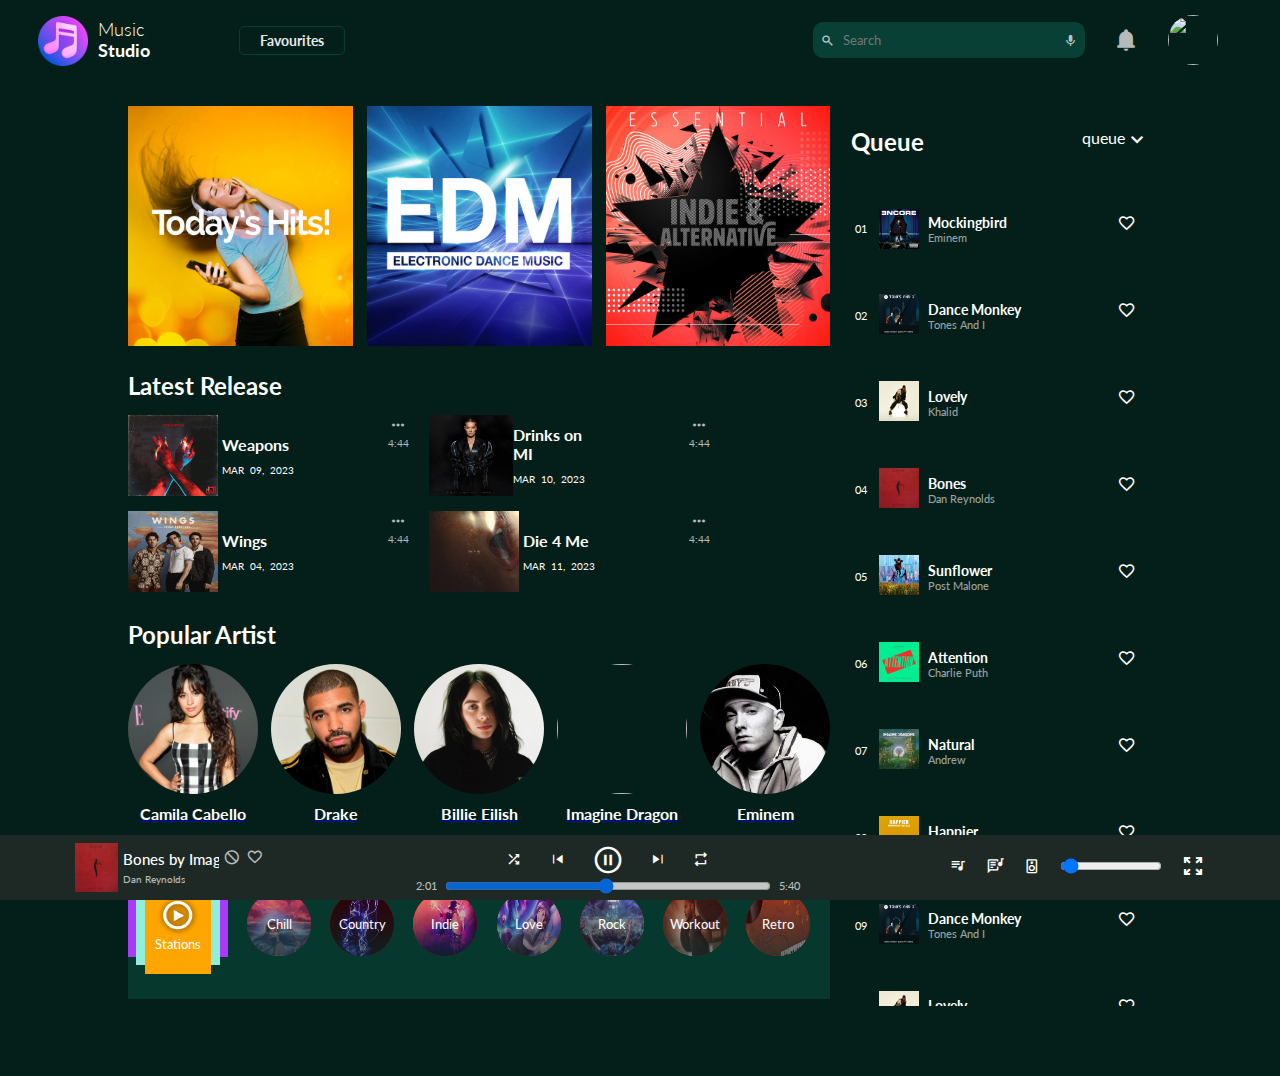
==== index.html @ 0b49be89 "ui correction" ====
<!DOCTYPE html>
<html lang="en">

<head>
  <meta charset="UTF-8" />
  <meta name="viewport" content="width=device-width, initial-scale=1.0" />
  <meta http-equiv="X-UA-Compatible" content="ie=edge" />

  <!-- Font Style -->
  <link rel="preconnect" href="https://fonts.googleapis.com">
  <link rel="preconnect" href="https://fonts.gstatic.com" crossorigin>
  <link href="https://fonts.googleapis.com/css2?family=Lato:wght@100;300;400;700&display=swap" rel="stylesheet">

  <!-- Material icons-->
  <link rel="stylesheet"
    href="https://fonts.googleapis.com/css2?family=Material+Symbols+Outlined:opsz,wght,FILL,GRAD@20..48,100..700,0..1,-50..200" />

  <!-- homepage css -->
  <link rel="stylesheet" href="homePage.css" />
  <!-- animation css -->
  <link rel="stylesheet" href="animation.css" />


  <title>Music Studio</title>
</head>

<body>

  <header>

    <!-- left side of header -->
    <div class="left-contain">

      <!-- logo and name -->
      <div class="app-identity">
        <div><img src="media/app.png"></div>
        <div class="app-name">
          <div style="font-weight: 300;"> Music </div>
          <div style="font-weight: 700;"> Studio </div>
        </div>
      </div>

      <!-- Favourite tab -->
      <div id="favourites">Favourites</div>

    </div>

    <!-- Right side of header -->
    <div class="right-contain">

      <!-- search bar -->
      <div class="search-box">
        <div><span id="search-icon" class="material-symbols-outlined">search</span></div>

        <div id="input">
          <input type="text" placeholder="Search">
        </div>

        <div><span id="mic" class="material-symbols-outlined">mic</span></div>
      </div>

      <!-- bell icon -->
      <span id="notification" class="material-symbols-outlined">notifications</span>

      <!-- profile pic -->
      <div class="image"><img
          src="https://1fid.com/wp-content/uploads/2022/07/boy-anime-wallpaper-image-for-profile-pic-81.jpg">
      </div>

    </div>

  </header>

  <div class="container">

    <!-- Main content area -->
    <main>
      <section class="carousel-container">

        <div class="carousel"> <img src="media/homePage/today.jpg" alt="image not found">
        </div>
        <div class="carousel"> <img src="media/homePage/edm.jpg" alt="image not found">
        </div>
        <div class="carousel"> <img src="media/homePage/essential.jpg" alt="image not found">
        </div>

      </section>

      <h2>Latest Release</h2>
      <!-- latest release container ------------------------->
      <section class="latest-release-container">

        <!-- card 1  -->
        <div class="latest-release-content">

          <img src="media/homePage/weapons.jpg" alt="image not found">

          <div class="song-text">
            <h4>Weapons</h4>
            <p>MAR 09, 2023</p>
          </div>

          <!-- three dot and duration -->
          <div class="icon-time">

            <div class="dropdown">
              <div><span class="material-symbols-outlined">more_horiz</span></div>

              <div class="dropdown-content">
                <ul>
                  <div><span class="material-symbols-outlined">play_circle</span>Play Now</div>
                  <div><span class="material-symbols-outlined">queue_music</span>Add to Queue</div>
                  <div><span class="material-symbols-outlined">favorite</span>Add to List</div>
                  <div><span class="material-symbols-outlined">info</span>Get Info</div>
                </ul>
              </div>

            </div>

            <div id="duration">4:44</div>
          </div>

        </div>

        <!-- card 2  -->
        <div class="latest-release-content">

          <img src="media/homePage/drinks.jpg" alt="image not found">

          <div class="song-text">
            <h4>Drinks on MI</h4>
            <p>MAR 10, 2023</p>
          </div>

          <!-- three dot and duration -->
          <div class="icon-time">

            <div class="dropdown">
              <div><span class="material-symbols-outlined">more_horiz</span></div>

              <div class="dropdown-content">
                <ul>
                  <div><span class="material-symbols-outlined">play_circle</span>Play Now</div>
                  <div><span class="material-symbols-outlined">queue_music</span>Add to Queue</div>
                  <div><span class="material-symbols-outlined">favorite</span>Add to List</div>
                  <div><span class="material-symbols-outlined">info</span>Get Info</div>
                </ul>
              </div>

            </div>

            <div id="duration">4:44</div>
          </div>
        </div>

        <!-- card 3  -->
        <div class="latest-release-content">

          <img src="media/homePage/wings.jpg" alt="image not found">

          <div class="song-text">
            <h4>Wings</h4>
            <p>MAR 04, 2023</p>
          </div>

          <!-- three dot and duration -->
          <div class="icon-time">

            <div class="dropdown">
              <div><span class="material-symbols-outlined">more_horiz</span></div>

              <div class="dropdown-content">
                <ul>
                  <div><span class="material-symbols-outlined">play_circle</span>Play Now</div>
                  <div><span class="material-symbols-outlined">queue_music</span>Add to Queue</div>
                  <div><span class="material-symbols-outlined">favorite</span>Add to List</div>
                  <div><span class="material-symbols-outlined">info</span>Get Info</div>
                </ul>
              </div>

            </div>

            <div id="duration">4:44</div>
          </div>
        </div>

        <!-- card 4  -->
        <div class="latest-release-content">

          <img src="media/homePage/die.jpg" alt="image not found">

          <div class="song-text">
            <h4>Die 4 Me</h4>
            <p>MAR 11, 2023</p>
          </div>

          <!-- three dot and duration -->
          <div class="icon-time">

            <div class="dropdown">
              <div><span class="material-symbols-outlined">more_horiz</span></div>

              <div class="dropdown-content">
                <ul>
                  <div><span class="material-symbols-outlined">play_circle</span>Play Now</div>
                  <div><span class="material-symbols-outlined">queue_music</span>Add to Queue</div>
                  <div><span class="material-symbols-outlined">favorite</span>Add to List</div>
                  <div><span class="material-symbols-outlined">info</span>Get Info</div>
                </ul>
              </div>

            </div>

            <div id="duration">4:44</div>
          </div>
        </div>


      </section>

      <!-- popular artist section --------------------------->
      <h2>Popular Artist</h2>
      <section class="popular-artist">

        <!-- artist 1 -->
        <a href="playlist.html">
          <div class="artist-img">
            <img src="media/homePage/artist/Camila Cabello.jpg" alt="">
            <h4>Camila Cabello</h4>
          </div>
        </a>


        <!-- artist 2 -->
        <a href="playlist.html">
          <div class="artist-img">
            <img src="media/homePage/artist/drake.jpg" alt="">
            <h4>Drake</h4>
          </div>
        </a>

        <!-- artist 3 -->
        <a href="playlist.html">
          <div class="artist-img">
            <img src="media/homePage/artist/billie eilish.jpg" alt="">
            <h4>Billie Eilish</h4>
          </div>
        </a>

        <!-- artist 4 -->
        <a href="playlist.html">
          <div class="artist-img">
            <img src="http://surl.li/fgojj" alt="">
            <h4>Imagine Dragon</h4>
          </div>
        </a>

        <!-- artist 5 -->
        <a href="playlist.html">
          <div class="artist-img">
            <img src="media/homePage/artist/eminem.jpg" alt="">
            <h4>Eminem</h4>
          </div>
        </a>


      </section>

      <!-- music station ----------------------------------------->
      <section class="station-container">
        <!-- station style divs -->
        <div class="stations">
          <div id="div1">
            <div id="div2">
              <div id="div3">
                <img src="media/website_logo.png">
                <p>Stations</p>
              </div>
            </div>
          </div>

        </div>


        <!-- music station  chill -->
        <div class="station-content">
          <img src="media/station/chill.jpg">
          <p>Chill</p>
        </div>

        <!-- music station  country -->
        <div class="station-content">
          <img src="media/station/country.jpg">
          <p>Country</p>
        </div>

        <!-- music station  indie -->
        <div class="station-content">
          <img src="media/station/indie.jpg">
          <p>Indie</p>
        </div>

        <!-- music station chill -->
        <div class="station-content">
          <img src="media/station/love.jpg">
          <p>Love</p>
        </div>

        <!-- music station rock -->
        <div class="station-content">
          <img src="media/station/rock.jpg">
          <p>Rock</p>
        </div>

        <!-- music station  workout -->
        <div class="station-content">
          <img src="media/station/workout.jpg">
          <p>Workout</p>
        </div>

        <!-- music station  retro -->
        <div class="station-content">
          <img src="media/station/retro.jpg">
          <p>Retro</p>
        </div>
      </section>

      <!--music genre card ------------------------------------->
      <section class="music-genre-container">

        <div class="genre">
          <img src="media/genre/dance.jpg" alt="image not found">
          <p>Party</p>
        </div>

        <div class="genre">
          <img src="media/genre/game.jpg" alt="image not found">
          <p>Gaming</p>
        </div>

        <div class="genre">
          <img src="media/genre/mood.jpg" alt="image not found">
          <p>Mood</p>
        </div>

      </section>

      <!-- english and hindi song will have same styles -->
      <!-- template for Latest english song and hindi songs section ------------------------->

      <!-- ***section for english song ********************-->
      <h2>Latest English</h2>
      <!-- container -->
      <section class="latest-english-container">

        <!-- single song container -->
        <div class="english-song">
          <img src="media/latest english/I'll Wait.jpg" alt="image not found">
          <h5>I'll Wait</h5>
          <p>FEB 09, 2023</p>
        </div>

        <!-- single song container -->
        <div class="english-song">
          <img src="media/latest english/ily.jpg" alt="image not found">
          <h5>Lily</h5>
          <p>MAR 02, 2023</p>
        </div>

        <!-- single song container -->
        <div class="english-song">
          <img src="media/latest english/let me go.jpg" alt="image not found">
          <h5>Let me go</h5>
          <p>FEB 09, 2023</p>
        </div>

        <!-- single song container -->
        <div class="english-song">
          <img src="media/latest english/qurantine clean.jpg" alt="image not found">
          <h5>Qurantine clean</h5>
          <p>MAR 13, 2023</p>
        </div>

        <!-- single song container -->
        <div class="english-song">
          <img src="media/latest english/uptown funk.png" alt="image not found">
          <h5>Uptown</h5>
          <p>MAR 11, 2023</p>
        </div>

        <!-- single song container -->
        <div class="english-song">
          <img src="media/latest english/roar.jpg" alt="image not found">
          <h5>Roar</h5>
          <p>MAR 14, 2023</p>
        </div>

      </section>


      <!-- ***section for hindi song ********************-->
      <h2>Latest Hindi</h2>
      <!-- container -->
      <section class="latest-english-container">

        <!-- single song container -->
        <div class="english-song">
          <img src="media/Latest hindi/apna bane le.jpg" alt="image not found">
          <h5>Apna Bane Le</h5>
          <p>FEB 12, 2023</p>
        </div>

        <!-- single song container -->
        <div class="english-song">
          <img src="media/Latest hindi/naiyo lagda.jpg" alt="image not found">
          <h5>Naiyo Lagda</h5>
          <p>MAR 09, 2023</p>
        </div>

        <!-- single song container -->
        <div class="english-song">
          <img src="media/Latest hindi/jaadui.jpg" alt="image not found">
          <h5>Jaadui</h5>
          <p>FEB 28, 2023</p>
        </div>

        <!-- single song container -->
        <div class="english-song">
          <img src="media/Latest hindi/Nazar Lag Jayegi.jpg" alt="image not found">
          <h5>Nazar Lag Jayegi</h5>
          <p>MAR 03, 2023</p>
        </div>

        <!-- single song container -->
        <div class="english-song">
          <img src="media/Latest hindi/Deewaane.jpg" alt="image not found">
          <h5>Deewaane</h5>
          <p>FEB 09, 2023</p>
        </div>

        <!-- single song container -->
        <div class="english-song">
          <img src="media/Latest hindi/Shehzada.jpg" alt="image not found">
          <h5>Shehzada</h5>
          <p>FEB 25, 2023</p>
        </div>

      </section>


    </main>

    <!-- Sidebar -->
    <aside>

      <!-- this part is taken from text container -->
      <div class="sidebar-heading-container">
        <h2>Queue</h2>

        <div class="Queue-container">
          <p>queue</p>

          <div class="dropdown">
            <span class="material-symbols-outlined">expand_more</span>

            <div class="dropdown-content">
              <ul>
                <li>Favourite</li>
                <li>Add to queue</li>
              </ul>
            </div>

          </div>

        </div>

      </div>

      <!-- Song list -->
      <!-- 1st song -->
      <div class="single-song-container">

        <div class="num">01</div>
        <!-- <div class="song-cover"><img src="media/mocking.jpg" alt=""></div> -->
        <img src="media/mocking.jpg" alt="">

        <div class="song-name">
          <h4>Mockingbird</h4>
          <p>Eminem</p>
        </div>

        <div class="icon">
          <span class="material-symbols-outlined">favorite</span>
        </div>

      </div>

      <!-- 2nd song -->
      <div class="single-song-container">

        <div class="num">02</div>
        <div class="song-cover"><img src="media/dance.jpg" alt=""></div>

        <div class="song-name">
          <h4>Dance Monkey</h4>
          <p>Tones And I</p>
        </div>

        <div class="icon">
          <span class="material-symbols-outlined">favorite
          </span>
        </div>

      </div>

      <!-- 3rd song -->
      <div class="single-song-container">

        <div class="num">03</div>
        <div class="song-cover"><img src="media/lovely.jpg" alt=""></div>

        <div class="song-name">
          <h4>Lovely</h4>
          <p>Khalid</p>
        </div>

        <div class="icon">
          <span class="material-symbols-outlined">favorite
          </span>
        </div>

      </div>
      <!-- 4th song -->
      <div class="single-song-container">

        <div class="num">04</div>
        <div class="song-cover"><img src="media/bones.jpg" alt=""></div>

        <div class="song-name">
          <h4>Bones</h4>
          <p>Dan Reynolds</p>
        </div>

        <div class="icon">
          <span class="material-symbols-outlined">favorite
          </span>
        </div>

      </div>
      <!-- 5th song -->
      <div class="single-song-container">

        <div class="num">05</div>
        <div class="song-cover"><img src="media/sunflower.jpg" alt=""></div>

        <div class="song-name">
          <h4>Sunflower</h4>
          <p>Post Malone</p>
        </div>

        <div class="icon">
          <span class="material-symbols-outlined">favorite
          </span>
        </div>

      </div>
      <!-- 6th song -->
      <div class="single-song-container">

        <div class="num">06</div>
        <div class="song-cover"><img src="media/attention.jpg" alt=""></div>

        <div class="song-name">
          <h4>Attention</h4>
          <p>Charlie Puth</p>
        </div>

        <div class="icon">
          <span class="material-symbols-outlined">favorite
          </span>
        </div>

      </div>

      <!-- 7th song -->
      <div class="single-song-container">

        <div class="num">07</div>
        <div class="song-cover"><img src="media/bad.jpg" alt=""></div>

        <div class="song-name">
          <h4>Natural</h4>
          <p>Andrew</p>
        </div>

        <div class="icon">
          <span class="material-symbols-outlined">favorite
          </span>
        </div>

      </div>

      <!-- 8th song -->
      <div class="single-song-container">

        <div class="num">08</div>
        <div class="song-cover"><img src="media/happy.png" alt=""></div>

        <div class="song-name">
          <h4>Happier</h4>
          <p>Marshmellow</p>
        </div>

        <div class="icon">
          <span class="material-symbols-outlined">favorite
          </span>
        </div>

      </div>


      <!-- 9 song -->
      <div class="single-song-container">

        <div class="num">09</div>
        <div class="song-cover"><img src="media/dance.jpg" alt=""></div>

        <div class="song-name">
          <h4>Dance Monkey</h4>
          <p>Tones And I</p>
        </div>

        <div class="icon">
          <span class="material-symbols-outlined">favorite
          </span>
        </div>

      </div>

      <!-- 10 song -->
      <div class="single-song-container">

        <div class="num">10</div>
        <div class="song-cover"><img src="media/lovely.jpg" alt=""></div>

        <div class="song-name">
          <h4>Lovely</h4>
          <p>Khalid</p>
        </div>

        <div class="icon">
          <span class="material-symbols-outlined">favorite
          </span>
        </div>

      </div>
      <!-- 11th song -->
      <div class="single-song-container">

        <div class="num">11</div>
        <div class="song-cover"><img src="media/bones.jpg" alt=""></div>

        <div class="song-name">
          <h4>Bones</h4>
          <p>Dan Reynolds</p>
        </div>

        <div class="icon">
          <span class="material-symbols-outlined">favorite
          </span>
        </div>

      </div>
      <!-- 12th song -->
      <div class="single-song-container">

        <div class="num">12</div>
        <div class="song-cover"><img src="media/sunflower.jpg" alt=""></div>

        <div class="song-name">
          <h4>Sunflower</h4>
          <p>Post Malone</p>
        </div>

        <div class="icon">
          <span class="material-symbols-outlined">favorite
          </span>
        </div>

      </div>
      <!-- 13th song -->
      <div class="single-song-container">

        <div class="num">13</div>
        <div class="song-cover"><img src="media/attention.jpg" alt=""></div>

        <div class="song-name">
          <h4>Attention</h4>
          <p>Charlie Puth</p>
        </div>

        <div class="icon">
          <span class="material-symbols-outlined">favorite
          </span>
        </div>

      </div>

      <!-- 14th song -->
      <div class="single-song-container">

        <div class="num">14</div>
        <div class="song-cover"><img src="media/bad.jpg" alt=""></div>

        <div class="song-name">
          <h4>Natural</h4>
          <p>Andrew</p>
        </div>

        <div class="icon">
          <span class="material-symbols-outlined">favorite
          </span>
        </div>

      </div>

      <!-- 15th song -->
      <div class="single-song-container">

        <div class="num">15</div>
        <div class="song-cover"><img src="media/happy.png" alt=""></div>

        <div class="song-name">
          <h4>Happier</h4>
          <p>Marshmellow</p>
        </div>

        <div class="icon">
          <span class="material-symbols-outlined">favorite
          </span>
        </div>

      </div>

    </aside>

  </div>







  <footer>
    <div class="left-container">
      <!-- image -->
      <div class="foot-image">
        <img src="media/bones.jpg" alt="">
      </div>

      <!-- song name -->
      <div class="foot-songName">
        <h6>Bones by Imagine Dragon</h6>
        <p>Dan Reynolds</p>
      </div>

      <!-- favourite icon -->
      <div class="foot-favIcon">
        <span class="material-symbols-outlined">block</span>
        <span class="material-symbols-outlined">favorite</span>
      </div>

    </div>
    <div class="middle-container">
      <div class="music-control">
        <span class="material-symbols-outlined reduce-icon-size">shuffle</span>
        <span class="material-symbols-outlined nextPrev reduce-icon-size">skip_previous</span>
        <span class="material-symbols-outlined increase-icon-size">pause_circle</span>
        <span class="material-symbols-outlined nextPrev reduce-icon-size">skip_next</span>
        <span class="material-symbols-outlined reduce-icon-size">repeat</span>
      </div>
      <div class="duration-slider">
        <p>2:01</p>

        <div class="slidecontainer">
          <input type="range" min="1" max="100" value="50" class="slider" id="myRange">
        </div>

        <p>5:40</p>

      </div>
    </div>
    <div class="right-container">

      <div><span class="material-symbols-outlined reduce-icon-size">queue_music</span></div>
      <div><span class="material-symbols-outlined reduce-icon-size">lyrics</span></div>
      <div><span class="material-symbols-outlined reduce-icon-size">speaker</span></div>

      <div class="slidecontainer-volume">
        <input type="range" min="1" max="30" value="2" class="slider">
      </div>

      <div><span class="material-symbols-outlined">zoom_out_map</span></div>

    </div>
  </footer>

</body>

</html>
---- homePage.css ----
*{
    margin: 0;
    padding: 0;
    font-family: 'Lato', sans-serif;
}

body{
    background-color: var(--BgBlue);
    
}

:root {

/* blue */
    /* --BgBlue: #04101f;
    --FgBlue: #082140;
    --MateBlue: #122133; */

/* teal */
    --BgBlue: #041F19;
    --FgBlue: #084035;
    --MateBlue: #12332D;


    
}

/* header design --------------------------------------------*/

header {
    display: flex;
    height: 80px;
    width: 100vw;
    background-color: var(--BgBlue);
    padding: 0 3%;
    position: sticky;
    top:0px;
    z-index: 10;
    box-sizing: border-box;
}

/* Left-side of header */
/* ---------------------------------------------------------------- */


.left-contain {
    height: 100%;
    width: 50%;
    display: flex;
    align-items: center;
}

.app-identity {
    display: flex;
    align-items: center;
}

.app-identity img {
    height: 50px;
    width: 50px;
    margin-right: 10px;
    margin-top:5px;

    animation: zoom-in-zoom-out 1s ease infinite;
}

.app-name {
    color:white;
    font-family: 'Lato', sans-serif;
    font-size: 1.1rem;
    animation: zoom-in-zoom-out 1s ease infinite;
}

#favourites {
    color:white;
    margin-left: 15%;
    font-family: 'Lato', sans-serif;
    font-weight:700;
    font-size: 0.9rem;
    border: solid 1px #084035;
    padding: 5px 20px;
    border-radius: 5px;
    opacity: 0.9;
}

#favourites:hover {
    transform: scale(1.05);
    cursor: pointer;
}

/* Right-side of header */
/* ---------------------------------------------------------------- */

.right-contain {
    height: 100%;
    width: 50%;
    display: flex;
    align-items: center;
    justify-content: flex-end;
    margin-right: 2%;
}

#search-icon:hover {
    cursor: pointer;
    transform: scale(1.5);
    opacity: 1;
}

.search-box{
    height: 30px;
    width: 45%;
    border-radius: 10px;
    background-color: var(--FgBlue);
    display: flex;
    justify-content:space-around;
    align-items: center;
    padding: 3px;
}

#mic:hover {
    transform: scale(1.2);
    cursor: pointer;
    opacity: 1;
    color:rgb(255, 104, 104);
}

.search-box span {
    color:white; 
    opacity: 0.8;
    margin-top: 3px;
}


#input {
    width: 80%;
    height: 80%;
    
}

#input input {
    width: 100%;
    height: 100%;
    border: none;
    outline: none;
    background-color: var(--FgBlue);
    color: white;
    font-family: 'Lato', sans-serif;
    font-weight: 400;
    font-size:smaller;
}

/* Mic icon */
.search-box .material-symbols-outlined {
    font-size: 13px;
    opacity: 0.6;
}

/* Notification icon size*/
.right-contain .material-symbols-outlined {

    opacity: 0.7;
    font-variation-settings:
    'FILL' 1,
    'wght' 1000,
    'GRAD' 0,
    'opsz' 48
}

/* Notification icon */
.right-contain > span {
    color:white;
    margin: 0 5%;
}
/* Notification icon hover */
#notification:hover {
    animation: shake 0.82s cubic-bezier(.36,.07,.19,.97) both;
    backface-visibility: hidden;
    perspective: 1000px;
    cursor: pointer;
}

/* Profile image */
.image {
    height: 50px;
    width: 50px;
}

.image img {
    height: 100%;
    width: 100%;
    border-radius: 50%;
}

/* ******************************************************************** */
/* Main Container Start*/
/* ---------------------------------------------------------------- */

.container {
    box-sizing: border-box;
    height: 100vh;
    width: 80%;
    margin: 2% 10% 0 10%;
    display: flex;
    /* to show content above footer else it will go under footer */
    margin-bottom: 70px;
}

/* ******************************************************************** */
/* Main Content Area Start */
/* ---------------------------------------------------------------- */

main {
    /* background-color: orange; */
    height: 100%;
    width: 70%;
    margin-right: 1%;
    overflow: scroll;
    overflow-x: hidden;
}

/* carousel design ---------------------------*/

.carousel-container {
    width: 100%;
    height: 240px;
    display: flex;
    justify-content: space-between;

}

.carousel-container .carousel {
    height: 100%;
    width: 32%;
}

.carousel-container img {
    height: 100%;
    width: 100%;
}

.carousel-container img:hover {
    transform: scale(1.05);
}


/* Latest release section----------------------- */
.latest-release-container {
    width: 100%;
    height: 180px;
    color: white;
    display: flex;
    flex-wrap: wrap;
}

.latest-release-container .latest-release-content{
    width: 40%;
    height: 45%;
    display: flex;
    justify-content:space-between;
    align-items: center;
    margin-right: 20px;
    margin-bottom: 15px;
}

/* image size */
.latest-release-container .latest-release-content img{
    width: 90px;
    height: 100%;
    
}

/* song description */
.latest-release-content .song-text {
    margin-right: 90px;
}

/* song date */
.latest-release-content .song-text p{
    font-size: 10px;
    margin-top: 10px;
    word-spacing: 3px;
}

/* song duration */
.latest-release-content .icon-time {
    opacity: 0.7;
    height: 100%;
    font-size: 10px;
}
/* three dot */
.latest-release-content .icon-time .material-symbols-outlined{
    font-size: 20px;
}

/* label of section main h2 */
main h2{
    margin: 25px 0 15px 0;
    color: white;
}


.latest-release-content .dropdown-content {
    display: none;
    position: absolute;
    background-color: var(--FgBlue);
    min-width: 130px;
    box-shadow: 0px 8px 16px 0px rgba(0,0,0,0.2);

    border-radius: 5px;
    color: white;
    right: 0;
    
    /* z-index: 2; */
}

.latest-release-content ul div {
    display: flex;
    align-items: center;
    margin: 5px;
}

.latest-release-content ul div:hover {
    opacity: 0.7;
}

.latest-release-content ul span{
    margin-right: 8px;
}


/* --------------------------------------------- */
/* popular artist container*/
.popular-artist {
    width: 100%;
    height: 160px;
    display: flex;
    justify-content: space-between;
}


/* single artist container */
.popular-artist .artist-img{
    display: flex;
    flex-direction: column;
    justify-content: space-between;
    align-items: center;
}

/* artist image */
.popular-artist .artist-img img{
    height: 130px;
    width: 130px;
    border-radius: 50%;
}

/* rewmoving underline from anchor tag */
.popular-artist a h4{
    color: white;
    margin-top: 10px;
}

/* Station section ------------------------------------------- */

/* Station container */
.station-container {
    margin-top:25px;
    height: 150px;
    width: 100%;
    background-color: #07382e;

    display: flex;
    align-items: center; 
    
}

/* station container left side design */
#div1 {
    width: 7.8vw;
    height: 5.2vw;
    background-color: rgb(170, 58, 250);
}

#div2{
    position: relative;
    top: -0.65vw;
    left: 0.65vw;
    width: 6.5vw;
    height: 6.5vw;
    background-color: rgb(144, 238, 218);
}

#div3{
    position: relative;
    top: -0.65vw;
    left: 0.65vw;
    width: 5.2vw;
    height: 7.8vw;
    background-color: orange;
    display: flex;
    flex-direction: column;
    justify-content: center;
    align-items: center;
}

#div3 img {
    width: 3.25vw;
    height: 3.25vw;
}

#div3 p {
    font-size: 1vw;
    color:white;
}

/* station content style */
.station-content {
    height: 5vw;
    width: 5vw;
    border-radius: 100%;
    position: relative;
    background-color: red;
    margin-left: 1.5vw;
    
}

.station-content:hover img{ 
    animation: spin 1s ease-out 1;
}

  /* image style */
  .station-content img {
    width: 100%;
    height: 100%;
    border-radius: 50%;
  }

  /* station music genre */
  .station-content p {
    color: white;
    width: 100%;
    height: 100%;

    position: absolute;
    top: 0;
    right: 0;

    font-size: 1vw;
    border-radius: 100%;
    
    display: flex;
    justify-content: center;
    align-items: center;
    background-image: linear-gradient( 0deg, rgb(0, 49, 49) -66%, rgba(255, 0, 0, 0.176) );

  }
/* ****************************************************** */
  /* section : music genre container ---------------------------------- */
  .music-genre-container {
    width: 100%;
    height: 12vw;
    margin-top: 30px;
    display: flex;
    justify-content: space-between;
    
  }

  /* individual genre container */
  .music-genre-container .genre {
    height: 100%;
    width: 32%;
    overflow:hidden;
    position: relative;
    
  }

   /* image of genre */
   .music-genre-container .genre img {
    height: 100%;
    width: 100%;
  }

  .music-genre-container .genre:hover img{
    animation: zoom-in 0.8s 1;
    animation-fill-mode: forwards;
  }

  /* genre name */
  .music-genre-container .genre p {
    color: white;
    width: 100%;
    height: 100%;

    position: absolute;
    top: 0;
    right: 0;

    font-size: 2vw;
    
    display: flex;
    justify-content: center;
    align-items: center;
    background-image: linear-gradient( 0deg, rgb(0, 84, 84) -66%, rgba(255, 0, 0, 0.344) );
  }

  /* ---------------------------------------------------------- */
  /* Latest english song section -------------------------------------- */
  .latest-english-container {
    height: 150px;
    width: 100%;
    color: white;

    display: flex;
    justify-content: space-between;
    
    }

    .english-song img{
        height: 7vw;
        width: 7vw;
    }


    .english-song p{
        font-size: 12px;
        margin-top: 6px;
        word-spacing: 3px;
    }

    .english-song h5{
        margin-top: 4px;
    }


/* ******************************************************************** */
/* Side Bar Start*/
/* ---------------------------------------------------------------- */

aside {
    /* background-color: orange; */
    color:white;
    height: 100%;
    width: 30%;
    margin-left: 1%;

    overflow: scroll;
    /* overflow-x: hidden; */
    /* overflow:hidden; */
}
/* ***************************************************** */
/* recently played container-----------------*/
aside .sidebar-heading-container{
    height: 8%;
    display: flex;
    align-items: center;
    justify-content: space-between;
    margin-bottom: 5%;
}

.Queue-container {
    width: 20%;
    display: flex;
    margin-right: 10px;
}

/* Dropdown queue */
.dropdown {
    position: relative;
    display: inline-block;
}
  
.dropdown-content {
    display: none;
    position: absolute;
    background-color: var(--FgBlue);
    min-width: 120px;
    box-shadow: 0px 8px 16px 0px rgba(0,0,0,0.2);

    border-radius: 5px;
    color: white;
    right: 0;

    z-index: 2;
}

.dropdown-content li{
    list-style: none;
    padding: 5px 0px 5px 8px;
    border:1px solid var(--BgBlue);
    
}

.dropdown:hover{
    cursor: pointer;
}

.dropdown-content li:hover{
    cursor: pointer;
    opacity: 0.7;
}
  
.dropdown:hover .dropdown-content {
    display: block;
}

/* Song list */
aside .single-song-container {

    width: 100%;
    height: 8%;
    display: flex;
    align-items: center;
    margin-top: 5%;
    justify-content: space-around;
    background-color: transparent;
}

aside .single-song-container .num {
    width: 5%;
    font-size: 0.7rem;
}

aside .single-song-container img {
    width:40px;
    height:40px;
}

aside .single-song-container .song-name {
    width:60%;

}

.single-song-container .song-name h4{
    font-size: 90%;
}

.single-song-container .song-name p{
    font-size: 70%;
}

aside .single-song-container .icon {
    width:10%;
    height:80%;
    display: flex;
    align-items: center;
    margin-bottom: 10px;
}

aside .icon .material-symbols-outlined{
    font-size: 1.2rem; 
}

/* Singer name light color */
.single-song-container p {
    opacity: 0.6;
}


/* ******************************************************************** */
/* footer Bar Start*/
/* ---------------------------------------------------------------- */

footer {
    height: 65px;
    width: 100vw;
    position: fixed;
    bottom: 0;
    display: flex;
    align-items: center;
    justify-content: space-around;
    background-color: #1e2926;
    color: white;

    z-index: 5;
}


footer .left-container {
    height: 75%;
    width: 15%;
    display: flex;
}

footer .middle-container {
    height: 75%;
    width: 30%;
    display: flex;
    flex-direction: column;
    justify-content: space-between;
    align-items: center;
}

footer .right-container {
    height: 75%;
    width:20%;

    display: flex;
    justify-content: space-between;
    align-items: center;
}

/* ----------------------------------------------------------- */
/* footer left side content */
.foot-image {
    height: 100%;
    width: 25%;
}

/* song cover image */
.foot-image img {
    height: 100%;
    width: 90%;
}

/* song and singer name container */
.foot-songName {
    height: 100%;
    width: calc(100% - 25% - 25%);
    color: white;
    display: flex;
    flex-direction: column;
    justify-content: space-around;
    box-sizing: border-box;
    padding: 4px 0;
}

/* song name */ 
.foot-songName h6 {
    font-size: 15px;
    font-weight: 500;

    white-space: nowrap;
    overflow: hidden;
    text-overflow: clip;
}

/* singer name */
footer .foot-songName p{
    font-size: 10px;
    font-weight: 400;

    white-space: nowrap;
    overflow: hidden;
    text-overflow: clip;
    opacity: 0.7;
}

/* favourite icon container */
footer .foot-favIcon {
    height: 100%;
    width: 25%;
    display: flex;
    justify-content: flex-end;

    white-space: nowrap;
    overflow: hidden;
}

/* icon size */
.foot-favIcon .material-symbols-outlined {
    font-size: 110%;
    padding: 5%;
    margin-top: 8%;
    opacity: 0.7;
}

/* ---------------------------------------------------- */
/* footer middle side content */

/* music controls container*/
.middle-container .music-control {
    height: 70%;
    width: 60%;
    display: flex;
    justify-content: space-around;
    align-items: center;
}

/* icon style music control */

/* next previous style */
.music-control .material-symbols-outlined.nextPrev {
  font-variation-settings:
  'FILL' 1,
  'wght' 400,
  'GRAD' 0,
  'opsz' 48
}

/* reduce icon size of music control */
.reduce-icon-size {
    font-size: 110%;
}

/* increase size of pause button */
.increase-icon-size {
    font-size: 200%;
}


/* slider and duration time style container*/
.middle-container .duration-slider {
    height: 20%;
    width: 100%;
    display: flex;
    justify-content: space-between;
    align-items: center;
}

/* duration font size */ 
.duration-slider p {
    font-size: 70%;
    opacity: 0.7;
    padding-bottom: 3px;
}

/* slider container */
.slidecontainer{
    width: 85%;
}

.slidecontainer input[type="range"] {
    width: 100%;
    opacity: 0.8;
}


/* footer right side content */

.right-container .slidecontainer-volume { 
    width: 40%;
}

.right-container .slidecontainer-volume input {
    width: 100%;
}
---- animation.css ----
@keyframes shake {

   10%,
   90% {
     transform: translate3d(-1px, 0, 0);
   }

   20%,
   80% {
     transform: translate3d(2px, 0, 0);
   }

   30%,
   50%,
   70% {
     transform: translate3d(-4px, 0, 0);
   }

   40%,
   60% {
     transform: translate3d(4px, 0, 0);
   }
 }


 @keyframes zoom-in-zoom-out {
   0% {
     transform: scale(1, 1);
   }

   50% {
     transform: scale(1.1, 1.1);
   }

   100% {
     transform: scale(1, 1);
   }
 }

 @keyframes zoom-in {
  from {
    transform: scale(1, 1);
  }

  to{
    transform: scale(1.4, 1.4);
  }
}


 @keyframes spin {
   from {
     transform: rotate(0deg);
   }

   to {
     transform: rotate(360deg);
   }
 }
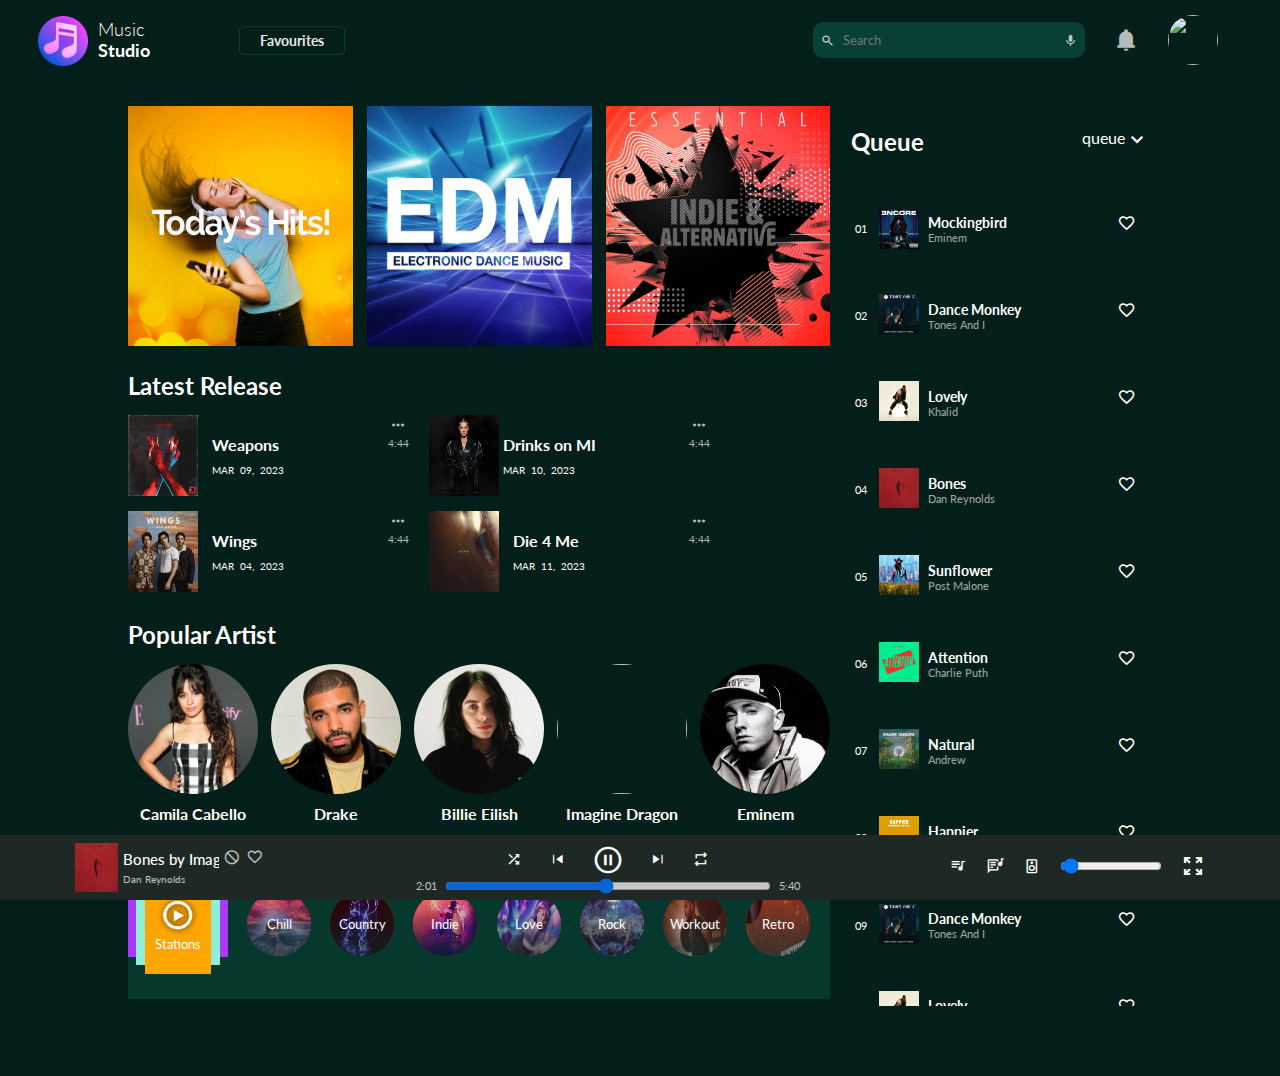
==== commit 9684a5d9: "play button on hover added" ====
--- a/index.html
+++ b/index.html
@@ -93,8 +93,17 @@
         <!-- card 1  -->
         <div class="latest-release-content">
 
-          <img src="media/homePage/weapons.jpg" alt="image not found">
-
+          <div class="hover-helper">
+            
+            <img src="media/homePage/weapons.jpg" alt="image not found">
+
+            <div class="play-overlay">
+              <span class="material-symbols-outlined">
+                play_circle
+                </span>
+            </div>
+          </div>
+         
           <div class="song-text">
             <h4>Weapons</h4>
             <p>MAR 09, 2023</p>
@@ -125,7 +134,16 @@
         <!-- card 2  -->
         <div class="latest-release-content">
 
-          <img src="media/homePage/drinks.jpg" alt="image not found">
+          <div class="hover-helper">
+            
+            <img src="media/homePage/drinks.jpg" alt="image not found">
+
+            <div class="play-overlay">
+              <span class="material-symbols-outlined">
+                play_circle
+                </span>
+            </div>
+          </div>
 
           <div class="song-text">
             <h4>Drinks on MI</h4>
@@ -156,7 +174,16 @@
         <!-- card 3  -->
         <div class="latest-release-content">
 
-          <img src="media/homePage/wings.jpg" alt="image not found">
+          <div class="hover-helper">
+            
+            <img src="media/homePage/wings.jpg" alt="image not found">
+
+            <div class="play-overlay">
+              <span class="material-symbols-outlined">
+                play_circle
+                </span>
+            </div>
+          </div>
 
           <div class="song-text">
             <h4>Wings</h4>
@@ -187,7 +214,16 @@
         <!-- card 4  -->
         <div class="latest-release-content">
 
-          <img src="media/homePage/die.jpg" alt="image not found">
+          <div class="hover-helper">
+            
+            <img src="media/homePage/die.jpg" alt="image not found">
+
+            <div class="play-overlay">
+              <span class="material-symbols-outlined">
+                play_circle
+                </span>
+            </div>
+          </div>
 
           <div class="song-text">
             <h4>Die 4 Me</h4>
--- a/homePage.css
+++ b/homePage.css
@@ -260,13 +260,44 @@
     align-items: center;
     margin-right: 20px;
     margin-bottom: 15px;
+
+    position: relative;
+}
+
+/* hover helper */
+.hover-helper{
+    width: 25%;
+    height: 100%;
 }
 
 /* image size */
 .latest-release-container .latest-release-content img{
-    width: 90px;
-    height: 100%;
-    
+    width: 100%;
+    height: 100%;
+}
+
+/* play overlay on song image */
+.latest-release-content .play-overlay{
+    width: 25%;
+    height: 100%;
+    position: absolute;
+    top: 0;
+    left: 0;
+    display: none;
+    opacity: 0.7;
+    background-color: rgba(0, 0, 0, 0.469);
+}
+
+.play-overlay span {
+    position: absolute;
+    top: 25%;
+    left:25%;
+    font-size: 3vw;
+}
+
+/* show play button on hover */
+.latest-release-content .hover-helper:hover .play-overlay{
+    display: block;
 }
 
 /* song description */
@@ -326,7 +357,6 @@
 .latest-release-content ul span{
     margin-right: 8px;
 }
-
 
 /* --------------------------------------------- */
 /* popular artist container*/
@@ -578,8 +608,6 @@
     border-radius: 5px;
     color: white;
     right: 0;
-
-    z-index: 2;
 }
 
 .dropdown-content li{
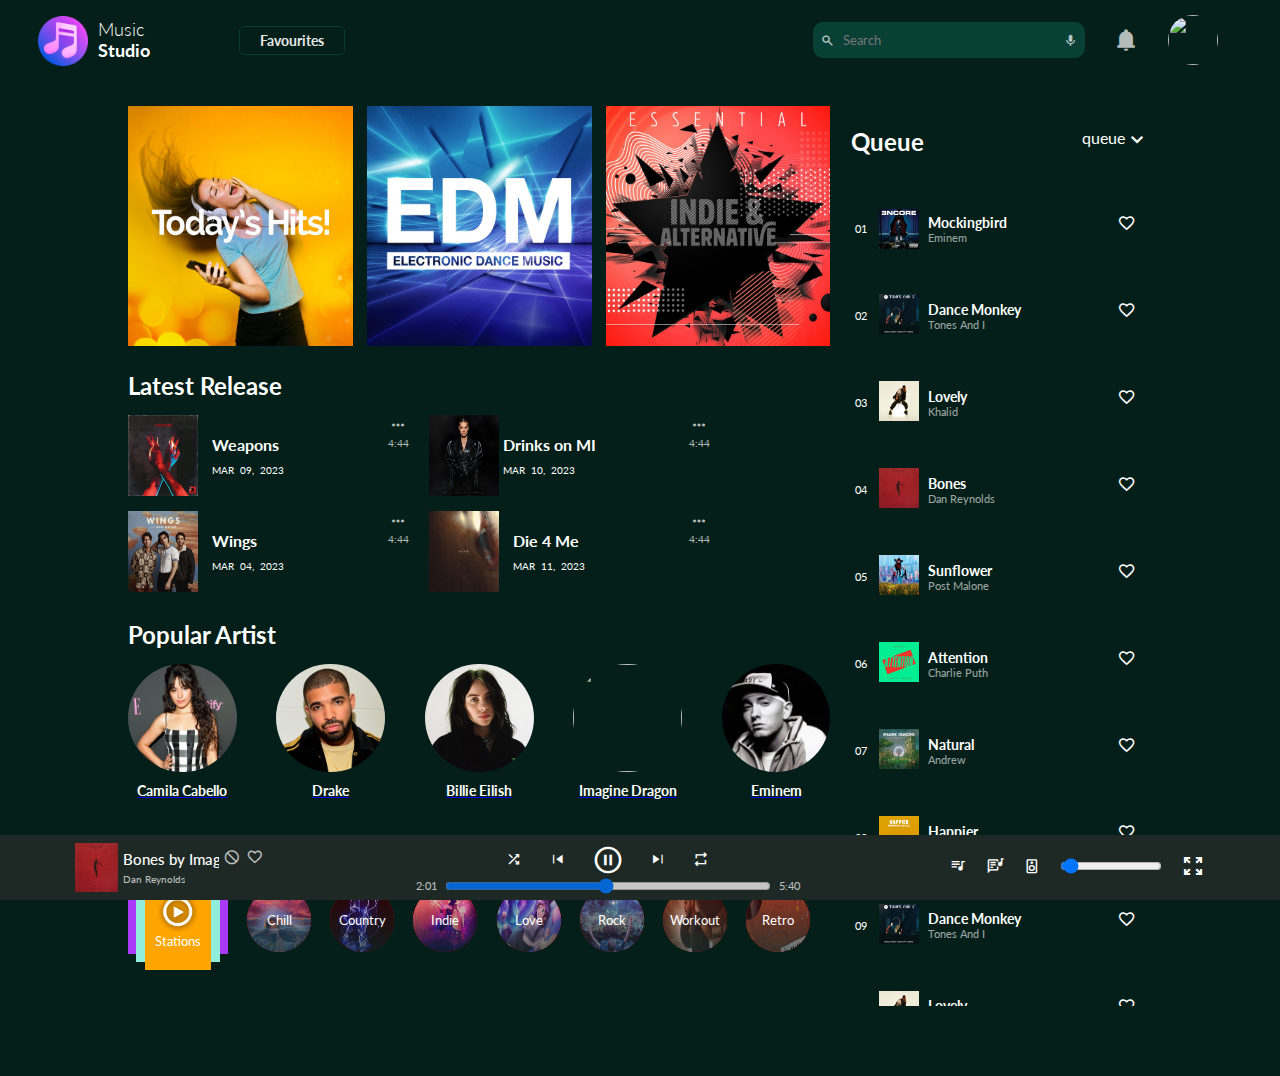
==== commit a66e84cb: "popular artist section responsiveness" ====
--- a/index.html
+++ b/index.html
@@ -262,7 +262,7 @@
         <a href="playlist.html">
           <div class="artist-img">
             <img src="media/homePage/artist/Camila Cabello.jpg" alt="">
-            <h4>Camila Cabello</h4>
+            <p>Camila Cabello</p>
           </div>
         </a>
 
@@ -271,7 +271,7 @@
         <a href="playlist.html">
           <div class="artist-img">
             <img src="media/homePage/artist/drake.jpg" alt="">
-            <h4>Drake</h4>
+            <p>Drake</p>
           </div>
         </a>
 
@@ -279,7 +279,7 @@
         <a href="playlist.html">
           <div class="artist-img">
             <img src="media/homePage/artist/billie eilish.jpg" alt="">
-            <h4>Billie Eilish</h4>
+            <p>Billie Eilish</p>
           </div>
         </a>
 
@@ -287,7 +287,7 @@
         <a href="playlist.html">
           <div class="artist-img">
             <img src="http://surl.li/fgojj" alt="">
-            <h4>Imagine Dragon</h4>
+            <p>Imagine Dragon</p>
           </div>
         </a>
 
@@ -295,7 +295,7 @@
         <a href="playlist.html">
           <div class="artist-img">
             <img src="media/homePage/artist/eminem.jpg" alt="">
-            <h4>Eminem</h4>
+            <p>Eminem</p>
           </div>
         </a>
 
--- a/homePage.css
+++ b/homePage.css
@@ -367,7 +367,6 @@
     justify-content: space-between;
 }
 
-
 /* single artist container */
 .popular-artist .artist-img{
     display: flex;
@@ -378,28 +377,31 @@
 
 /* artist image */
 .popular-artist .artist-img img{
-    height: 130px;
-    width: 130px;
+    height: 8.5vw;
+    width: 8.5vw;
     border-radius: 50%;
 }
 
 /* rewmoving underline from anchor tag */
-.popular-artist a h4{
+.popular-artist a p{
     color: white;
     margin-top: 10px;
+    font-size: 1.1vw;
+    font-weight: 700;
 }
 
 /* Station section ------------------------------------------- */
 
-/* Station container */
+/* Station container ------------*/
 .station-container {
     margin-top:25px;
-    height: 150px;
-    width: 100%;
-    background-color: #07382e;
+    height: auto;
+    width: 100%;
+    /* background-color: #07382e; */
 
     display: flex;
     align-items: center; 
+    padding: 3vw 0;
     
 }
 
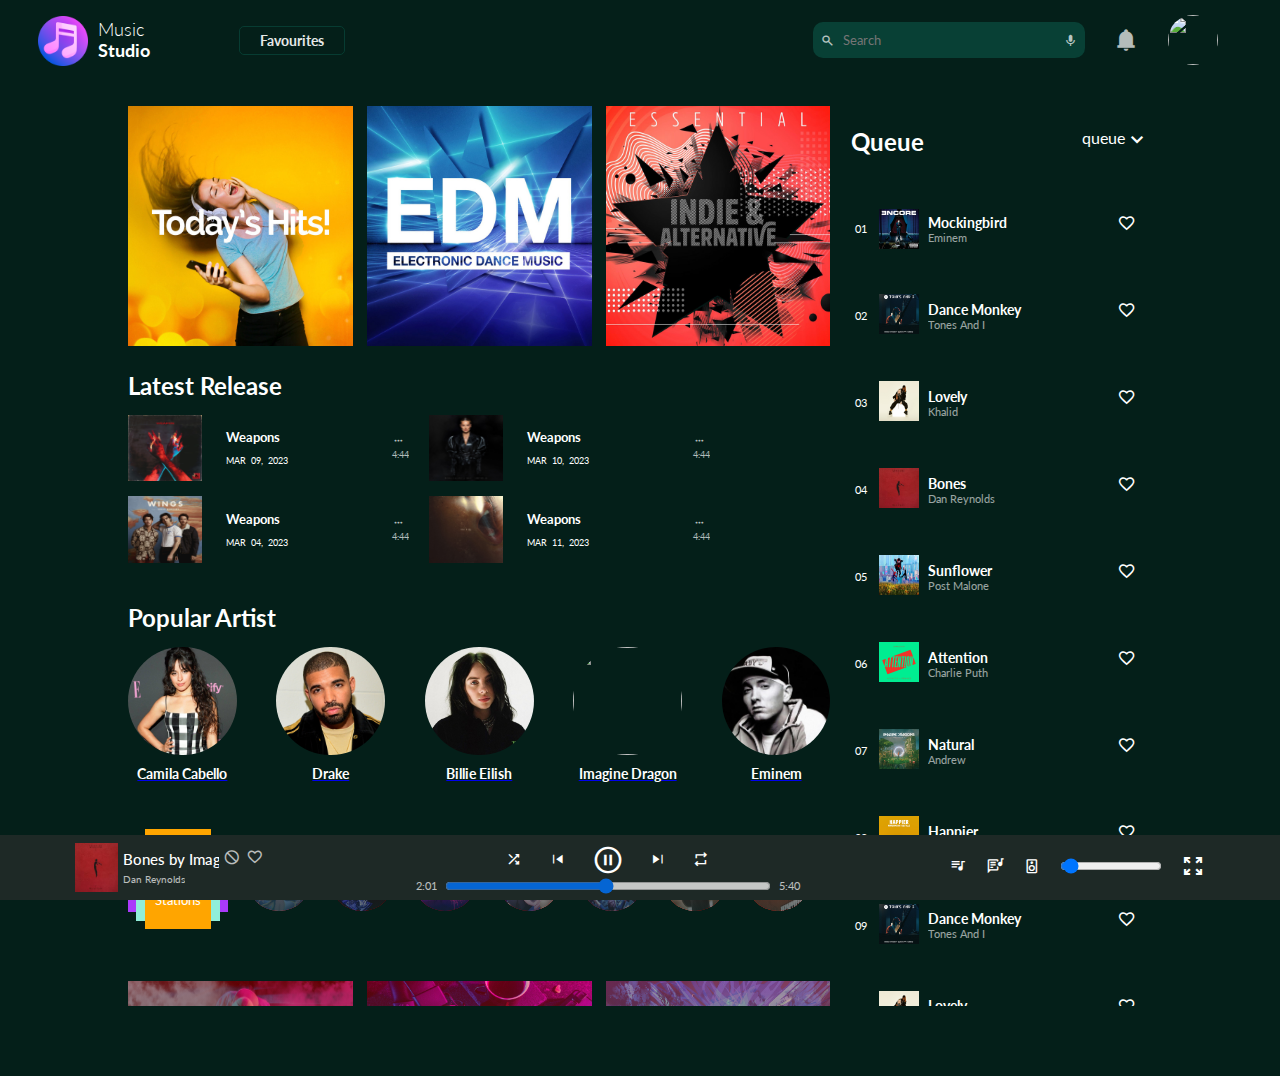
==== commit ff0454c6: "latest release section responsive" ====
--- a/index.html
+++ b/index.html
@@ -105,7 +105,7 @@
           </div>
          
           <div class="song-text">
-            <h4>Weapons</h4>
+            <div class="h4">Weapons</div>
             <p>MAR 09, 2023</p>
           </div>
 
@@ -146,7 +146,7 @@
           </div>
 
           <div class="song-text">
-            <h4>Drinks on MI</h4>
+            <div class="h4">Weapons</div>
             <p>MAR 10, 2023</p>
           </div>
 
@@ -186,7 +186,7 @@
           </div>
 
           <div class="song-text">
-            <h4>Wings</h4>
+            <div class="h4">Weapons</div>
             <p>MAR 04, 2023</p>
           </div>
 
@@ -226,7 +226,7 @@
           </div>
 
           <div class="song-text">
-            <h4>Die 4 Me</h4>
+            <div class="h4">Weapons</div>
             <p>MAR 11, 2023</p>
           </div>
 
--- a/homePage.css
+++ b/homePage.css
@@ -242,11 +242,11 @@
     transform: scale(1.05);
 }
 
-
+/* *************************************************** */
 /* Latest release section----------------------- */
 .latest-release-container {
     width: 100%;
-    height: 180px;
+    height: auto;
     color: white;
     display: flex;
     flex-wrap: wrap;
@@ -260,26 +260,27 @@
     align-items: center;
     margin-right: 20px;
     margin-bottom: 15px;
-
-    position: relative;
+    overflow: hidden;
 }
 
 /* hover helper */
 .hover-helper{
-    width: 25%;
-    height: 100%;
+    width: 5.8vw;
+    height: 5.2vw;
+    position: relative;
+    margin-right: 10px;
 }
 
 /* image size */
 .latest-release-container .latest-release-content img{
-    width: 100%;
-    height: 100%;
+    width: 5.8vw;
+    height: 5.2vw;
 }
 
 /* play overlay on song image */
 .latest-release-content .play-overlay{
-    width: 25%;
-    height: 100%;
+    width: 5.8vw;
+    height: 5.2vw;
     position: absolute;
     top: 0;
     left: 0;
@@ -305,22 +306,27 @@
     margin-right: 90px;
 }
 
-/* song date */
+/* song font size */
 .latest-release-content .song-text p{
-    font-size: 10px;
+    font-size: 0.7vw;
     margin-top: 10px;
     word-spacing: 3px;
+}
+
+.latest-release-content .song-text .h4{
+    font-size: 1vw;
+    font-weight: 700;
 }
 
 /* song duration */
 .latest-release-content .icon-time {
     opacity: 0.7;
     height: 100%;
-    font-size: 10px;
+    font-size: 0.7vw;
 }
 /* three dot */
 .latest-release-content .icon-time .material-symbols-outlined{
-    font-size: 20px;
+    font-size: 1vw;
 }
 
 /* label of section main h2 */
@@ -362,7 +368,7 @@
 /* popular artist container*/
 .popular-artist {
     width: 100%;
-    height: 160px;
+    height: auto;
     display: flex;
     justify-content: space-between;
 }
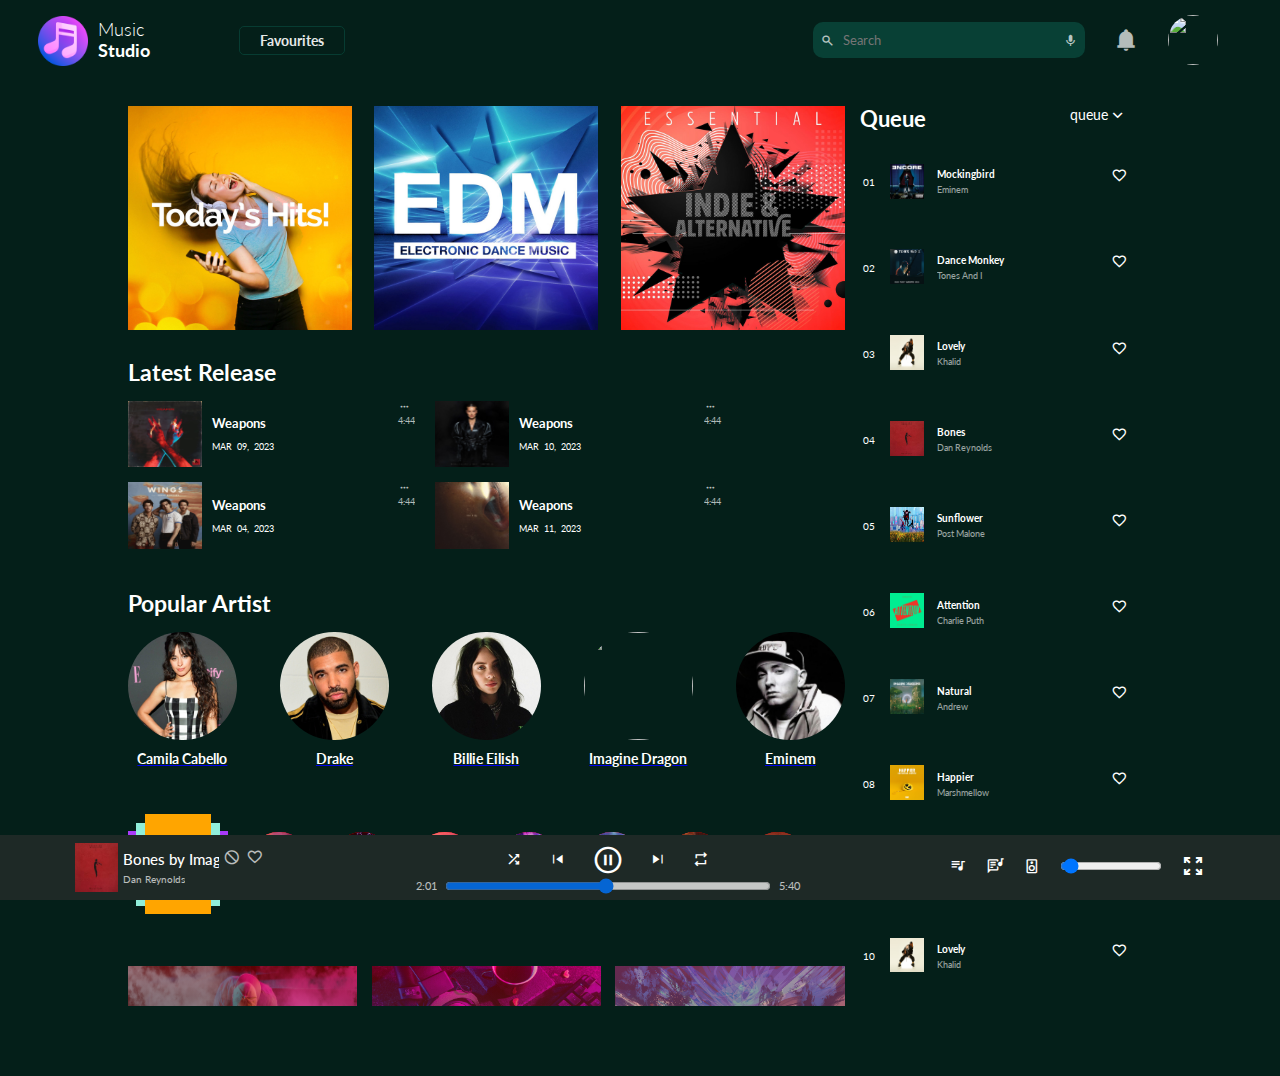
==== commit 5edfc3f5: "side bar of homepage responsive" ====
--- a/index.html
+++ b/index.html
@@ -491,13 +491,13 @@
 
       <!-- this part is taken from text container -->
       <div class="sidebar-heading-container">
-        <h2>Queue</h2>
+        <h2 style="font-size: 1.7vw;">Queue</h2>
 
         <div class="Queue-container">
-          <p>queue</p>
+          <p style="font-size: 1.1vw;">queue</p>
 
           <div class="dropdown">
-            <span class="material-symbols-outlined">expand_more</span>
+            <span style="font-size: 1.5vw;" class="material-symbols-outlined">expand_more</span>
 
             <div class="dropdown-content">
               <ul>
--- a/homePage.css
+++ b/homePage.css
@@ -222,7 +222,7 @@
 
 .carousel-container {
     width: 100%;
-    height: 240px;
+    height: auto;
     display: flex;
     justify-content: space-between;
 
@@ -230,7 +230,7 @@
 
 .carousel-container .carousel {
     height: 100%;
-    width: 32%;
+    width: 17.5vw;
 }
 
 .carousel-container img {
@@ -239,11 +239,13 @@
 }
 
 .carousel-container img:hover {
-    transform: scale(1.05);
+    transform: scale(1.1);
 }
 
 /* *************************************************** */
 /* Latest release section----------------------- */
+
+/* outer container----------- */
 .latest-release-container {
     width: 100%;
     height: auto;
@@ -256,11 +258,16 @@
     width: 40%;
     height: 45%;
     display: flex;
-    justify-content:space-between;
     align-items: center;
     margin-right: 20px;
     margin-bottom: 15px;
-    overflow: hidden;
+    position: relative;
+}
+
+.latest-release-content .icon-time{
+    position: absolute;
+    top:0;
+    right:0;
 }
 
 /* hover helper */
@@ -333,6 +340,7 @@
 main h2{
     margin: 25px 0 15px 0;
     color: white;
+    font-size:1.8vw;
 }
 
 
@@ -543,7 +551,7 @@
   /* ---------------------------------------------------------- */
   /* Latest english song section -------------------------------------- */
   .latest-english-container {
-    height: 150px;
+    height: auto;
     width: 100%;
     color: white;
 
@@ -559,13 +567,14 @@
 
 
     .english-song p{
-        font-size: 12px;
+        font-size: 0.8vw;
         margin-top: 6px;
         word-spacing: 3px;
     }
 
     .english-song h5{
         margin-top: 4px;
+        font-size: 1vw;
     }
 
 
@@ -576,9 +585,9 @@
 aside {
     /* background-color: orange; */
     color:white;
-    height: 100%;
-    width: 30%;
-    margin-left: 1%;
+    height: auto;
+    width: 22vw;
+    margin-left: 5px;
 
     overflow: scroll;
     /* overflow-x: hidden; */
@@ -587,17 +596,22 @@
 /* ***************************************************** */
 /* recently played container-----------------*/
 aside .sidebar-heading-container{
-    height: 8%;
-    display: flex;
-    align-items: center;
-    justify-content: space-between;
+    /* height: 8%; */
+    display: flex;
+    align-items: center;
+    /* justify-content: space-between; */
     margin-bottom: 5%;
+    position: relative;
 }
 
 .Queue-container {
     width: 20%;
     display: flex;
     margin-right: 10px;
+    position: absolute;
+    top:0px;
+    right: 5px;
+
 }
 
 /* Dropdown queue */
@@ -652,12 +666,14 @@
 
 aside .single-song-container .num {
     width: 5%;
-    font-size: 0.7rem;
+    font-size: 0.8vw;
+    margin-right: 8px;
 }
 
 aside .single-song-container img {
-    width:40px;
-    height:40px;
+    width: 2.7vw;
+    height: 2.7vw;
+    margin-right: 8px;
 }
 
 aside .single-song-container .song-name {
@@ -666,11 +682,12 @@
 }
 
 .single-song-container .song-name h4{
-    font-size: 90%;
+    font-size: 0.8vw;
 }
 
 .single-song-container .song-name p{
-    font-size: 70%;
+    font-size: 0.7vw;
+    margin-top: 4px;
 }
 
 aside .single-song-container .icon {
@@ -682,7 +699,7 @@
 }
 
 aside .icon .material-symbols-outlined{
-    font-size: 1.2rem; 
+    font-size: 1.3vw; 
 }
 
 /* Singer name light color */
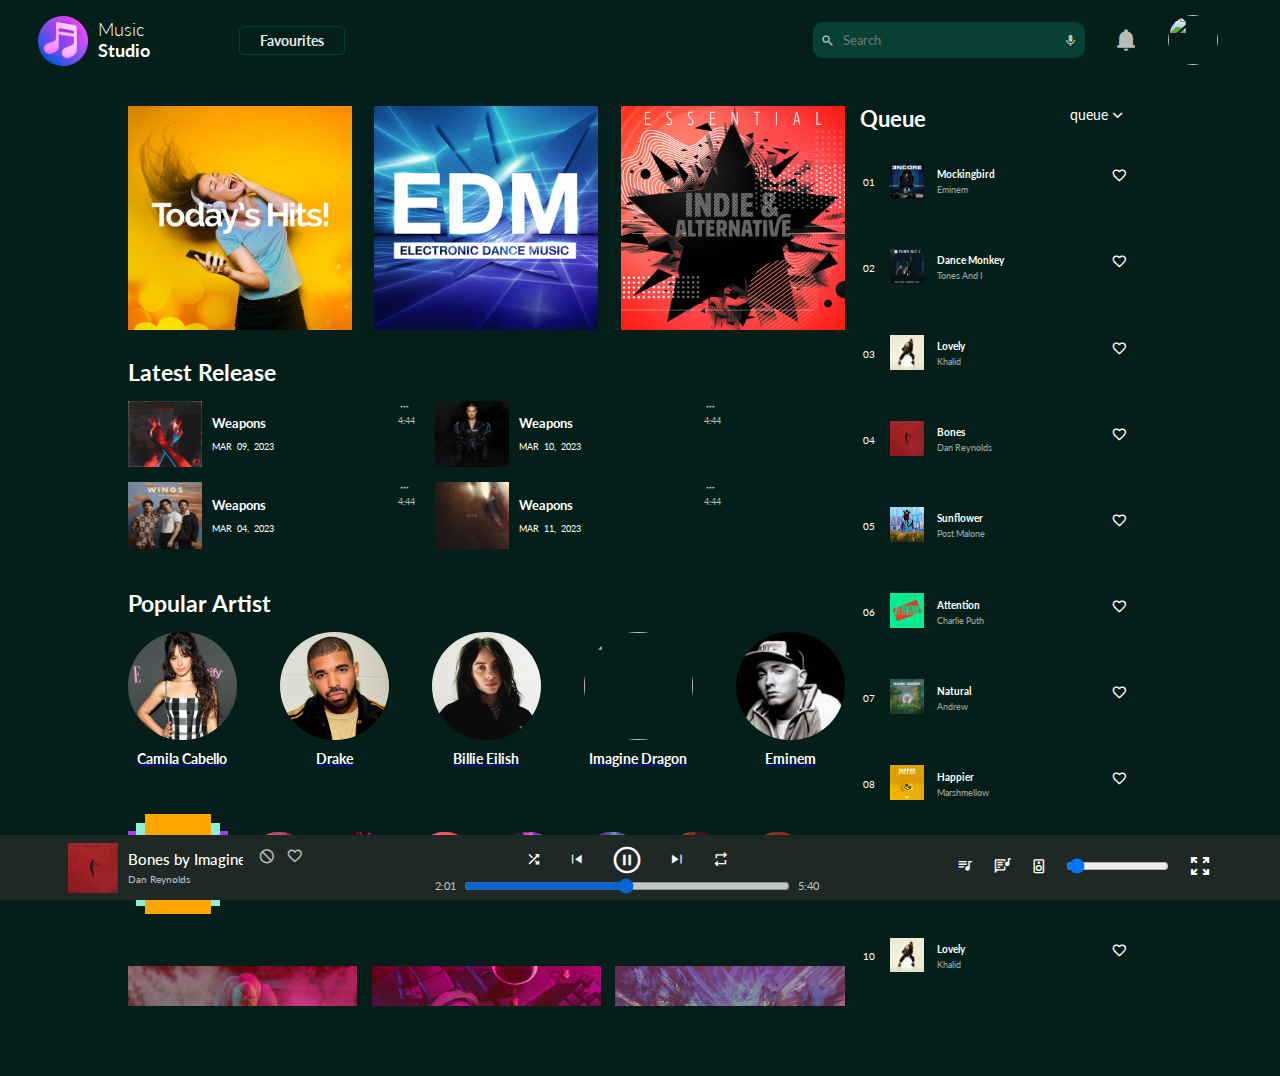
==== commit ac5f0933: "home page responsive changes" ====
--- a/index.html
+++ b/index.html
@@ -257,7 +257,7 @@
       <!-- popular artist section --------------------------->
       <h2>Popular Artist</h2>
       <section class="popular-artist">
-
+        
         <!-- artist 1 -->
         <a href="playlist.html">
           <div class="artist-img">
--- a/homePage.css
+++ b/homePage.css
@@ -343,8 +343,8 @@
     font-size:1.8vw;
 }
 
-
-.latest-release-content .dropdown-content {
+/* not required handled by aside style */
+/* .latest-release-content .dropdown-content {
     display: none;
     position: absolute;
     background-color: var(--FgBlue);
@@ -355,8 +355,8 @@
     color: white;
     right: 0;
     
-    /* z-index: 2; */
-}
+    z-index: 10;
+} */
 
 .latest-release-content ul div {
     display: flex;
@@ -395,6 +395,12 @@
     width: 8.5vw;
     border-radius: 50%;
 }
+
+.popular-artist img:hover {
+    background: greenyellow; 
+    box-shadow: 0 0 50px rgba(172, 255, 47, 0.516); 
+}
+
 
 /* rewmoving underline from anchor tag */
 .popular-artist a p{
@@ -565,6 +571,11 @@
         width: 7vw;
     }
 
+    .english-song img:hover{
+        cursor: pointer;
+        transform: scale(1.1);
+    }
+
 
     .english-song p{
         font-size: 0.8vw;
@@ -594,7 +605,7 @@
     /* overflow:hidden; */
 }
 /* ***************************************************** */
-/* recently played container-----------------*/
+/* Queue container-----------------*/
 aside .sidebar-heading-container{
     /* height: 8%; */
     display: flex;
@@ -624,18 +635,20 @@
     display: none;
     position: absolute;
     background-color: var(--FgBlue);
-    min-width: 120px;
+    min-width: 10vw;
     box-shadow: 0px 8px 16px 0px rgba(0,0,0,0.2);
 
     border-radius: 5px;
     color: white;
     right: 0;
+    z-index: 10;
 }
 
 .dropdown-content li{
     list-style: none;
     padding: 5px 0px 5px 8px;
     border:1px solid var(--BgBlue);
+    font-size: 1vw;
     
 }
 
@@ -729,7 +742,7 @@
 
 footer .left-container {
     height: 75%;
-    width: 15%;
+    width: 18%;
     display: flex;
 }
 
@@ -753,15 +766,12 @@
 
 /* ----------------------------------------------------------- */
 /* footer left side content */
-.foot-image {
-    height: 100%;
-    width: 25%;
-}
 
 /* song cover image */
 .foot-image img {
-    height: 100%;
-    width: 90%;
+    height: 50px;
+    width: 50px;
+    margin-right: 10px;
 }
 
 /* song and singer name container */
@@ -804,14 +814,13 @@
     display: flex;
     justify-content: flex-end;
 
-    white-space: nowrap;
-    overflow: hidden;
+    margin-left: 10px;
 }
 
 /* icon size */
 .foot-favIcon .material-symbols-outlined {
     font-size: 110%;
-    padding: 5%;
+    padding: 0 5px;
     margin-top: 8%;
     opacity: 0.7;
 }
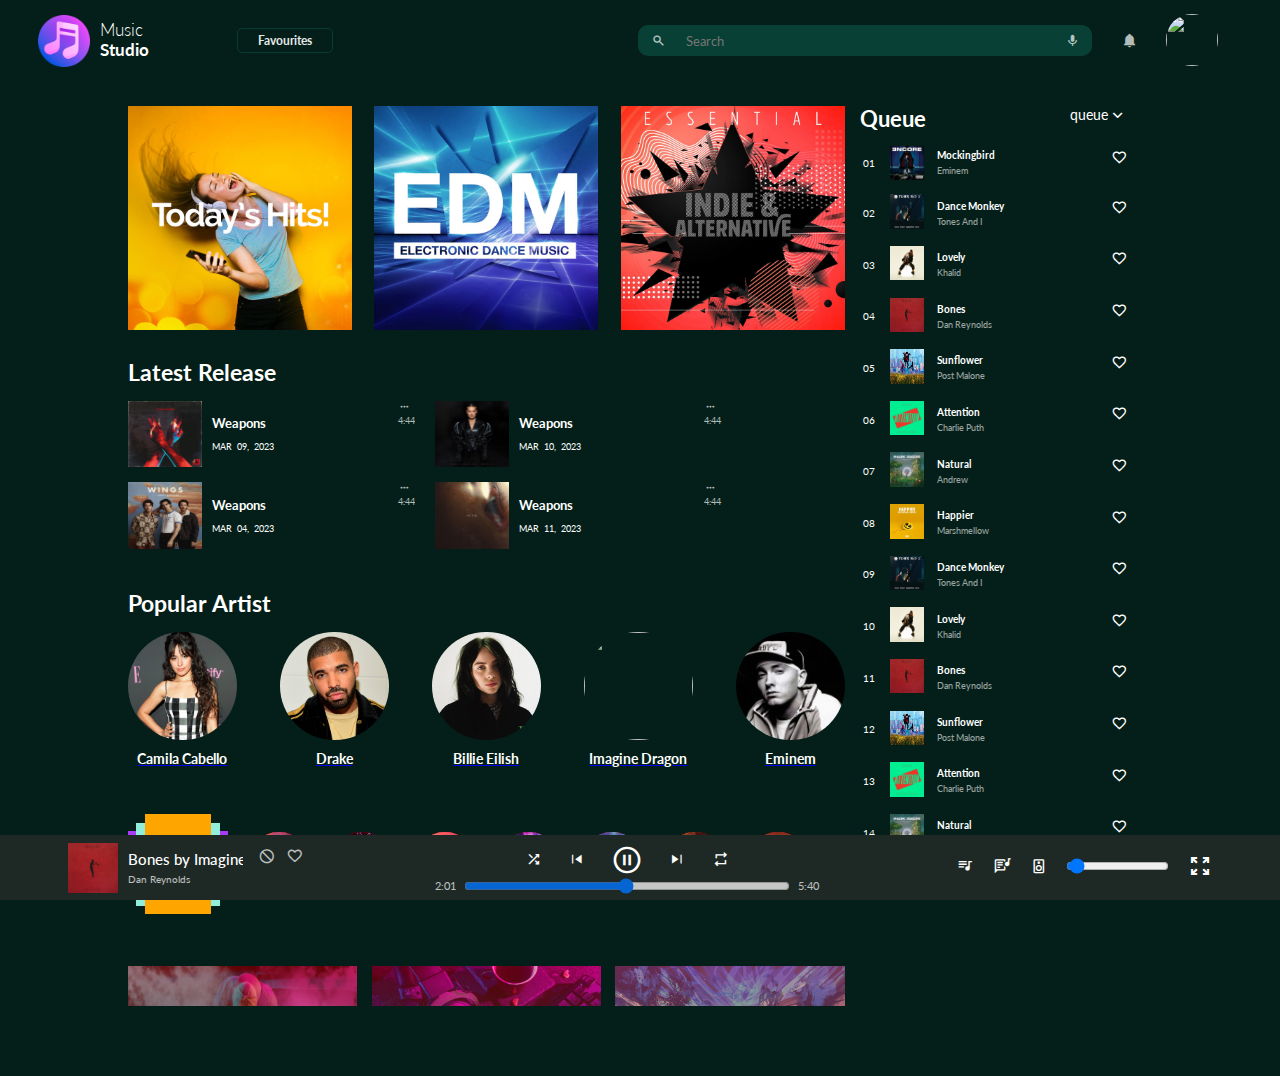
==== commit 2beb43ac: "media query on home page aded" ====
--- a/index.html
+++ b/index.html
@@ -19,6 +19,9 @@
   <link rel="stylesheet" href="homePage.css" />
   <!-- animation css -->
   <link rel="stylesheet" href="animation.css" />
+
+  <!-- Page responsive styel -->
+  <link rel="stylesheet" href="homePageResponsive.css" />
 
 
   <title>Music Studio</title>
@@ -94,16 +97,16 @@
         <div class="latest-release-content">
 
           <div class="hover-helper">
-            
+
             <img src="media/homePage/weapons.jpg" alt="image not found">
 
             <div class="play-overlay">
               <span class="material-symbols-outlined">
                 play_circle
-                </span>
-            </div>
-          </div>
-         
+              </span>
+            </div>
+          </div>
+
           <div class="song-text">
             <div class="h4">Weapons</div>
             <p>MAR 09, 2023</p>
@@ -135,13 +138,13 @@
         <div class="latest-release-content">
 
           <div class="hover-helper">
-            
+
             <img src="media/homePage/drinks.jpg" alt="image not found">
 
             <div class="play-overlay">
               <span class="material-symbols-outlined">
                 play_circle
-                </span>
+              </span>
             </div>
           </div>
 
@@ -175,13 +178,13 @@
         <div class="latest-release-content">
 
           <div class="hover-helper">
-            
+
             <img src="media/homePage/wings.jpg" alt="image not found">
 
             <div class="play-overlay">
               <span class="material-symbols-outlined">
                 play_circle
-                </span>
+              </span>
             </div>
           </div>
 
@@ -215,13 +218,13 @@
         <div class="latest-release-content">
 
           <div class="hover-helper">
-            
+
             <img src="media/homePage/die.jpg" alt="image not found">
 
             <div class="play-overlay">
               <span class="material-symbols-outlined">
                 play_circle
-                </span>
+              </span>
             </div>
           </div>
 
@@ -257,7 +260,7 @@
       <!-- popular artist section --------------------------->
       <h2>Popular Artist</h2>
       <section class="popular-artist">
-        
+
         <!-- artist 1 -->
         <a href="playlist.html">
           <div class="artist-img">
@@ -486,7 +489,8 @@
 
     </main>
 
-    <!-- Sidebar -->
+    <!-- ************************************************************** -->
+    <!-- Sidebar -------------------------------------->
     <aside>
 
       <!-- this part is taken from text container -->
@@ -497,7 +501,8 @@
           <p style="font-size: 1.1vw;">queue</p>
 
           <div class="dropdown">
-            <span style="font-size: 1.5vw;" class="material-symbols-outlined">expand_more</span>
+            <span style="font-size: 1.5vw;position: absolute;top: 0;"
+              class="material-symbols-outlined">expand_more</span>
 
             <div class="dropdown-content">
               <ul>
@@ -780,12 +785,214 @@
 
     </aside>
 
+    <!-- ******************************************** -->
+    <!-- View more button when screen size reduced ---------------------------------->
+    <div class="viewMore">
+
+      <span id="expand-button" class="material-symbols-outlined">more</span>
+      <!-- Conatainer for aside section media query-->
+      <div class="viewMore-dropdown-container">
+
+        <ul>
+
+          <li>
+            <div class="single-song-container">
+
+              <div class="num">01</div>
+              <img src="media/mocking.jpg" alt="">
+
+              <div class="song-name">
+                <h4>Mockingbird</h4>
+                <p>Eminem</p>
+              </div>
+
+              <div class="icon">
+                <span class="material-symbols-outlined">favorite</span>
+              </div>
+
+            </div>
+          </li>
+
+          <li>
+            <div class="single-song-container">
+
+              <div class="num">02</div>
+              <div class="song-cover"><img src="media/dance.jpg" alt=""></div>
+
+              <div class="song-name">
+                <h4>Dance Monkey</h4>
+                <p>Tones And I</p>
+              </div>
+
+              <div class="icon">
+                <span class="material-symbols-outlined">favorite
+                </span>
+              </div>
+
+            </div>
+          </li>
+
+          <li>
+            <div class="single-song-container">
+
+              <div class="num">03</div>
+              <div class="song-cover"><img src="media/lovely.jpg" alt=""></div>
+
+              <div class="song-name">
+                <h4>Lovely</h4>
+                <p>Khalid</p>
+              </div>
+
+              <div class="icon">
+                <span class="material-symbols-outlined">favorite
+                </span>
+              </div>
+
+            </div>
+          </li>
+
+          <li>
+            <div class="single-song-container">
+
+              <div class="num">04</div>
+              <div class="song-cover"><img src="media/bones.jpg" alt=""></div>
+
+              <div class="song-name">
+                <h4>Bones</h4>
+                <p>Dan Reynolds</p>
+              </div>
+
+              <div class="icon">
+                <span class="material-symbols-outlined">favorite
+                </span>
+              </div>
+
+            </div>
+          </li>
+
+          <li>
+            <div class="single-song-container">
+
+              <div class="num">05</div>
+              <div class="song-cover"><img src="media/sunflower.jpg" alt=""></div>
+
+              <div class="song-name">
+                <h4>Sunflower</h4>
+                <p>Post Malone</p>
+              </div>
+
+              <div class="icon">
+                <span class="material-symbols-outlined">favorite
+                </span>
+              </div>
+
+            </div>
+          </li>
+
+          <li>
+            <div class="single-song-container">
+
+              <div class="num">06</div>
+              <div class="song-cover"><img src="media/attention.jpg" alt=""></div>
+
+              <div class="song-name">
+                <h4>Attention</h4>
+                <p>Charlie Puth</p>
+              </div>
+
+              <div class="icon">
+                <span class="material-symbols-outlined">favorite
+                </span>
+              </div>
+
+            </div>
+          </li>
+
+          <li>
+            <div class="single-song-container">
+
+              <div class="num">07</div>
+              <div class="song-cover"><img src="media/bad.jpg" alt=""></div>
+
+              <div class="song-name">
+                <h4>Natural</h4>
+                <p>Andrew</p>
+              </div>
+
+              <div class="icon">
+                <span class="material-symbols-outlined">favorite
+                </span>
+              </div>
+
+            </div>
+          </li>
+
+          <li>
+            <div class="single-song-container">
+
+              <div class="num">08</div>
+              <div class="song-cover"><img src="media/happy.png" alt=""></div>
+
+              <div class="song-name">
+                <h4>Happier</h4>
+                <p>Marshmellow</p>
+              </div>
+
+              <div class="icon">
+                <span class="material-symbols-outlined">favorite
+                </span>
+              </div>
+
+            </div>
+          </li>
+
+          <li>
+            <div class="single-song-container">
+
+              <div class="num">09</div>
+              <div class="song-cover"><img src="media/dance.jpg" alt=""></div>
+
+              <div class="song-name">
+                <h4>Dance Monkey</h4>
+                <p>Tones And I</p>
+              </div>
+
+              <div class="icon">
+                <span class="material-symbols-outlined">favorite
+                </span>
+              </div>
+
+            </div>
+          </li>
+
+          <li>
+            <div class="single-song-container">
+
+              <div class="num">10</div>
+              <div class="song-cover"><img src="media/lovely.jpg" alt=""></div>
+
+              <div class="song-name">
+                <h4>Lovely</h4>
+                <p>Khalid</p>
+              </div>
+
+              <div class="icon">
+                <span class="material-symbols-outlined">favorite
+                </span>
+              </div>
+
+            </div>
+          </li>
+
+
+        </ul>
+
+      </div>
+
+    </div>
+
+
   </div>
-
-
-
-
-
 
 
   <footer>
@@ -829,15 +1036,15 @@
     </div>
     <div class="right-container">
 
-      <div><span class="material-symbols-outlined reduce-icon-size">queue_music</span></div>
-      <div><span class="material-symbols-outlined reduce-icon-size">lyrics</span></div>
+      <div><span id="queue_music" class="material-symbols-outlined reduce-icon-size">queue_music</span></div>
+      <div><span id="lyrics" class="material-symbols-outlined reduce-icon-size">lyrics</span></div>
       <div><span class="material-symbols-outlined reduce-icon-size">speaker</span></div>
 
       <div class="slidecontainer-volume">
         <input type="range" min="1" max="30" value="2" class="slider">
       </div>
 
-      <div><span class="material-symbols-outlined">zoom_out_map</span></div>
+      <div><span id="zoom_out_map" class="material-symbols-outlined">zoom_out_map</span></div>
 
     </div>
   </footer>
--- a/homePage.css
+++ b/homePage.css
@@ -7,6 +7,9 @@
 body{
     background-color: var(--BgBlue);
     
+    /* setting position for "view more" Media Query */
+    position: relative;
+    
 }
 
 :root {
@@ -20,8 +23,6 @@
     --BgBlue: #041F19;
     --FgBlue: #084035;
     --MateBlue: #12332D;
-
-
     
 }
 
@@ -30,7 +31,7 @@
 header {
     display: flex;
     height: 80px;
-    width: 100vw;
+    width: 100%;
     background-color: var(--BgBlue);
     padding: 0 3%;
     position: sticky;
@@ -56,8 +57,8 @@
 }
 
 .app-identity img {
-    height: 50px;
-    width: 50px;
+    height: 4vw;
+    width: 4vw;
     margin-right: 10px;
     margin-top:5px;
 
@@ -67,7 +68,7 @@
 .app-name {
     color:white;
     font-family: 'Lato', sans-serif;
-    font-size: 1.1rem;
+    font-size: 1.3vw;
     animation: zoom-in-zoom-out 1s ease infinite;
 }
 
@@ -76,7 +77,7 @@
     margin-left: 15%;
     font-family: 'Lato', sans-serif;
     font-weight:700;
-    font-size: 0.9rem;
+    font-size: 0.9vw;
     border: solid 1px #084035;
     padding: 5px 20px;
     border-radius: 5px;
@@ -84,7 +85,7 @@
 }
 
 #favourites:hover {
-    transform: scale(1.05);
+    transform: scale(1.1);
     cursor: pointer;
 }
 
@@ -107,14 +108,16 @@
 }
 
 .search-box{
-    height: 30px;
-    width: 45%;
+    height: 25px;
+    width: 35vw;
     border-radius: 10px;
     background-color: var(--FgBlue);
     display: flex;
     justify-content:space-around;
     align-items: center;
     padding: 3px;
+
+    position: relative;
 }
 
 #mic:hover {
@@ -134,6 +137,9 @@
 #input {
     width: 80%;
     height: 80%;
+
+    /* position: absolute;
+    top:0; */
     
 }
 
@@ -157,7 +163,6 @@
 
 /* Notification icon size*/
 .right-contain .material-symbols-outlined {
-
     opacity: 0.7;
     font-variation-settings:
     'FILL' 1,
@@ -170,6 +175,8 @@
 .right-contain > span {
     color:white;
     margin: 0 5%;
+    font-size: 15px;
+
 }
 /* Notification icon hover */
 #notification:hover {
@@ -181,8 +188,8 @@
 
 /* Profile image */
 .image {
-    height: 50px;
-    width: 50px;
+    height: 4vw;
+    width: 4vw;
 }
 
 .image img {
@@ -649,7 +656,6 @@
     padding: 5px 0px 5px 8px;
     border:1px solid var(--BgBlue);
     font-size: 1vw;
-    
 }
 
 .dropdown:hover{
@@ -666,10 +672,10 @@
 }
 
 /* Song list */
-aside .single-song-container {
-
-    width: 100%;
-    height: 8%;
+.single-song-container {
+
+    width: 100%;
+
     display: flex;
     align-items: center;
     margin-top: 5%;
@@ -677,19 +683,19 @@
     background-color: transparent;
 }
 
-aside .single-song-container .num {
+.single-song-container .num {
     width: 5%;
     font-size: 0.8vw;
     margin-right: 8px;
 }
 
-aside .single-song-container img {
+.single-song-container img {
     width: 2.7vw;
     height: 2.7vw;
     margin-right: 8px;
 }
 
-aside .single-song-container .song-name {
+.single-song-container .song-name {
     width:60%;
 
 }
@@ -703,7 +709,7 @@
     margin-top: 4px;
 }
 
-aside .single-song-container .icon {
+.single-song-container .icon {
     width:10%;
     height:80%;
     display: flex;
@@ -711,7 +717,7 @@
     margin-bottom: 10px;
 }
 
-aside .icon .material-symbols-outlined{
+.icon .material-symbols-outlined{
     font-size: 1.3vw; 
 }
 
@@ -886,7 +892,7 @@
 }
 
 
-/* footer right side content */
+/* footer right side content ------------------------ */
 
 .right-container .slidecontainer-volume { 
     width: 40%;
@@ -895,3 +901,81 @@
 .right-container .slidecontainer-volume input {
     width: 100%;
 }
+
+/* Footer ends here------------------------------------------- */
+
+/* View More button when screen size reduce */
+.viewMore {
+    height: 45px;
+    width: 40px;
+
+    background-color: var(--FgBlue);
+    color: white;
+
+    position: fixed;
+    right: 0;
+    top: 100px;
+
+    border-top-left-radius: 10px;
+    border-bottom-left-radius:10px;
+
+    display: none;
+}
+
+/* expand symbol---- */
+#expand-button {
+    font-size: 40px;
+    position: fixed;
+    right: 2px;
+    top: 102px;
+}
+
+/* backround will hidden when hover */
+.viewMore:hover{
+    background-color: var(--BgBlue)
+}
+
+#expand-button:hover{
+    cursor: pointer;
+    color: rgb(255, 166, 0)
+}
+
+/* queue sidebar will showup */
+.viewMore:hover .viewMore-dropdown-container{
+    display: block;
+}
+
+/* DROPDOWN menu container style */
+.viewMore-dropdown-container {
+   
+    position: fixed;
+    right: 0;
+    top: 140px;
+
+    background-color: var(--FgBlue);
+    min-width: 30vw;
+    box-shadow: 0px 8px 16px 0px rgba(0,0,0,0.2);
+
+    border-radius: 5px;
+    color: white;
+    right: 0;
+    z-index: 10;
+
+    display: none;
+
+    overflow: scroll;
+}
+
+/* list item->queue */
+.viewMore-dropdown-container li{
+    list-style: none;
+    padding: 5px 0px 5px 8px;
+    border:1px solid var(--BgBlue);
+    font-size: 3vw;
+    
+}
+
+.viewMore-dropdown-container li:hover{
+    cursor: pointer;
+    opacity: 0.7;
+}--- a/homePageResponsive.css
+++ b/homePageResponsive.css
@@ -0,0 +1,167 @@
+@media (max-width: 800px) {
+	/* animated favourites text will be hidden for this viewport width*/
+	.viewMore {
+        display: block;
+    }
+
+    aside{
+        display: none;
+    }
+
+    main {
+        width:100%;
+    }
+
+    /* header media query --------------------- */
+    .app-identity img {
+        height:35px;
+        width: 35px;
+    }
+    
+    .app-name {
+        font-size: 15px;  
+    }
+
+    #favourites {
+        font-size: 8px;
+        border: solid 1px #084035;
+        padding: 5px 8px;
+        border-radius: 3px;
+        opacity: 0.9;
+    }
+    /* seARCH BAR */
+    .search-box{
+        height: 20px;
+        width: 25vw;
+        border-radius: 7px;
+    }
+
+    #input {
+        width: 80px;
+        height: 20px;
+    }
+
+    #search-icon:hover {
+        cursor: pointer;
+        transform: scale(1.1);
+        opacity: 1;
+    }
+
+    /* Profile image */
+    .image {
+    height: 30px;
+    width: 30px;
+}
+
+    /* carousel----------------- */
+    .carousel-container .carousel {
+        width: 25vw;
+    }
+
+    /* section heading ------------------------- */
+    main h2{
+        margin-top:10px;
+        font-size:2vw;
+        text-align: center;
+        border: 0.5px solid var(--MateBlue);
+        padding: 5px 0;
+    }
+
+
+    /* station section  */
+    .station-container {
+        margin-top:20px;
+        margin-left: 14.5vw;
+    }
+
+    /* footer section */
+
+    /* changing space-between from space-around */
+    footer {
+        justify-content: space-between;
+    }
+
+    /* increase width of left part of footer and adding left margin */
+    footer .left-container {
+        width: 25%;
+        margin-left: 10px;
+    }
+
+    /* removing heart icon */
+    footer .foot-favIcon {
+       display: none;
+    }
+
+    /* changing overflow style to ellipse*/
+    .foot-songName h6 {
+        font-size: 15px;
+        text-overflow:ellipsis;
+    }
+    
+    /* middle part of footer width increase */
+    footer .middle-container {
+        width: 38%; 
+    }
+    
+    /* RIGHT part of footer width increase and right margin added */
+    footer .right-container {
+        
+        width:25%;
+        margin-right: 10px;
+    }
+}
+
+@media (max-width:500px) {
+
+    
+
+    /* footer media query --------------------- */
+    .foot-image img {
+        height: 50px;
+        width: 50px;
+        margin-right: 10px;
+    }
+    
+    .middle-container .music-control {
+        height: 70%;
+        width: 70%;
+        display: flex;
+        justify-content: space-between;
+    }
+
+    /* song name and image size change*/
+
+    .foot-image img {
+        height: 45px;
+        width: 45px;
+        margin-right: 10px;
+    }
+
+    .foot-songName h6 {
+        font-size: 10px;
+        text-overflow:ellipsis;
+    }
+
+    footer .foot-songName p{
+        font-size: 7px;
+        margin-top: -10px;
+    }
+
+    /* size adjustment of footer containers */
+    footer .left-container {
+        width: 30%;
+    }
+    
+    footer .middle-container {
+        width: 40%;
+    }
+    
+    footer .right-container {
+        width:25%;
+    }
+
+    /* removing icon from footer */
+    #queue_music, #lyrics, #zoom_out_map {
+        display: none;
+    }
+}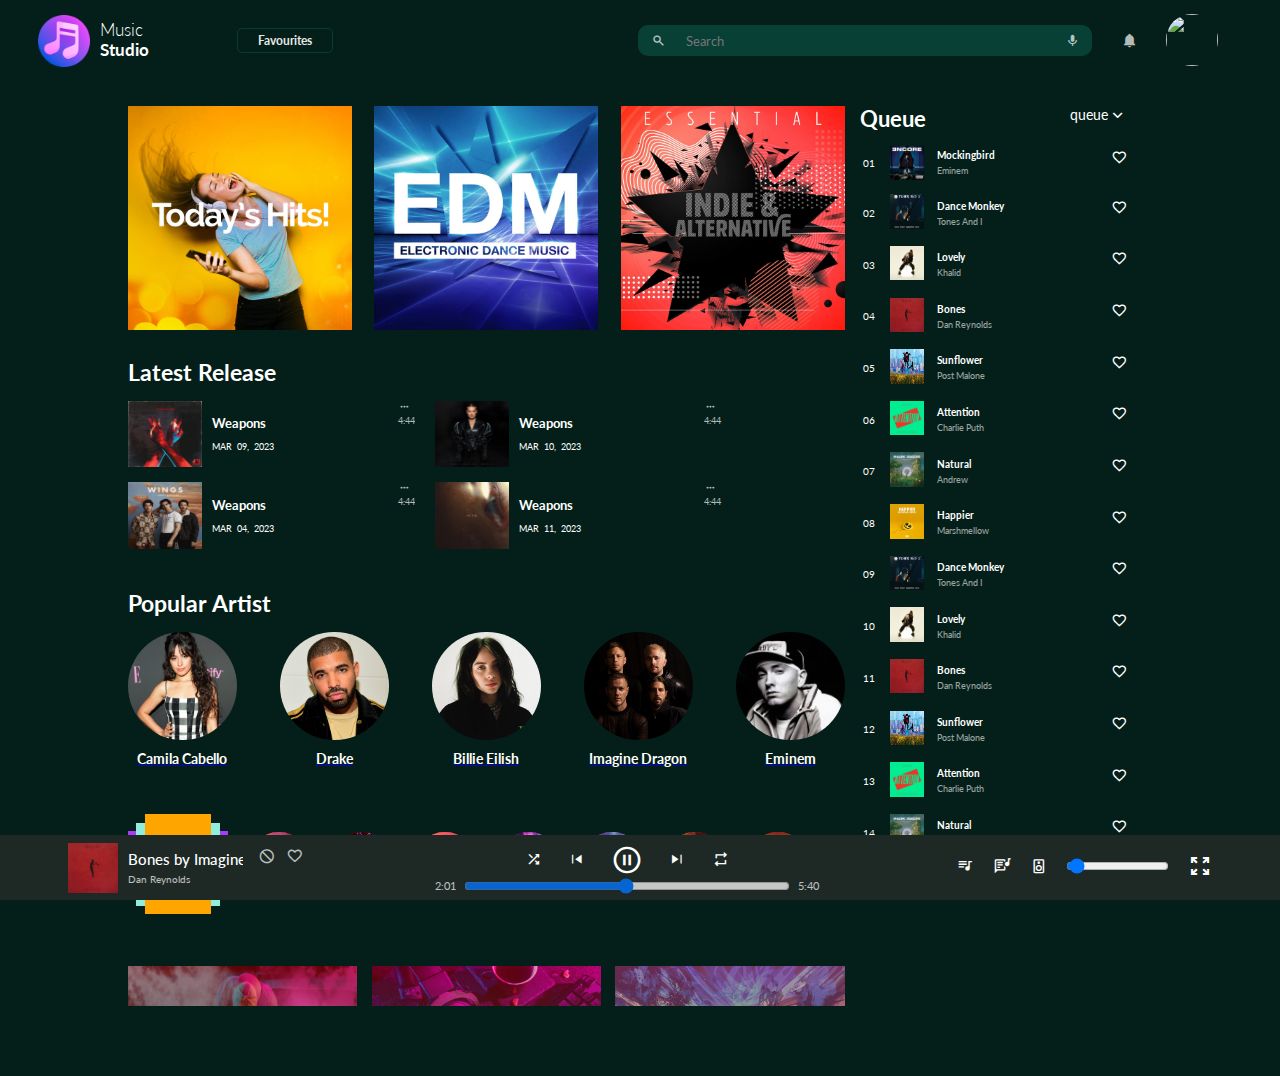
==== commit b3b7f0bb: "homepage sidebar size adjustment" ====
--- a/index.html
+++ b/index.html
@@ -289,7 +289,7 @@
         <!-- artist 4 -->
         <a href="playlist.html">
           <div class="artist-img">
-            <img src="http://surl.li/fgojj" alt="">
+            <img src="media/imagine.jpg" alt="">
             <p>Imagine Dragon</p>
           </div>
         </a>
--- a/homePage.css
+++ b/homePage.css
@@ -617,7 +617,7 @@
     /* height: 8%; */
     display: flex;
     align-items: center;
-    /* justify-content: space-between; */
+
     margin-bottom: 5%;
     position: relative;
 }
--- a/homePageResponsive.css
+++ b/homePageResponsive.css
@@ -68,10 +68,39 @@
     }
 
 
-    /* station section  */
+    /* station section ---------- */
     .station-container {
         margin-top:20px;
         margin-left: 14.5vw;
+    }
+
+    /* expandable sidebar style---------------- */
+    .single-song-container .num { 
+        font-size: 1.2vw;
+    }
+
+    .single-song-container img {
+        width: 5vw;
+        height: 5vw;
+        margin-right: 8px;
+    }
+
+    
+    .single-song-container .song-name h4{
+        font-size: 1.5vw;
+    }
+    
+    .single-song-container .song-name p{
+        font-size: 1vw;
+        margin-top: 4px;
+    }
+    
+    .single-song-container .icon {
+        margin-right: 10px;
+    }
+
+    .icon .material-symbols-outlined{
+        font-size: 2vw; 
     }
 
     /* footer section */
@@ -113,7 +142,6 @@
 
 @media (max-width:500px) {
 
-    
 
     /* footer media query --------------------- */
     .foot-image img {
